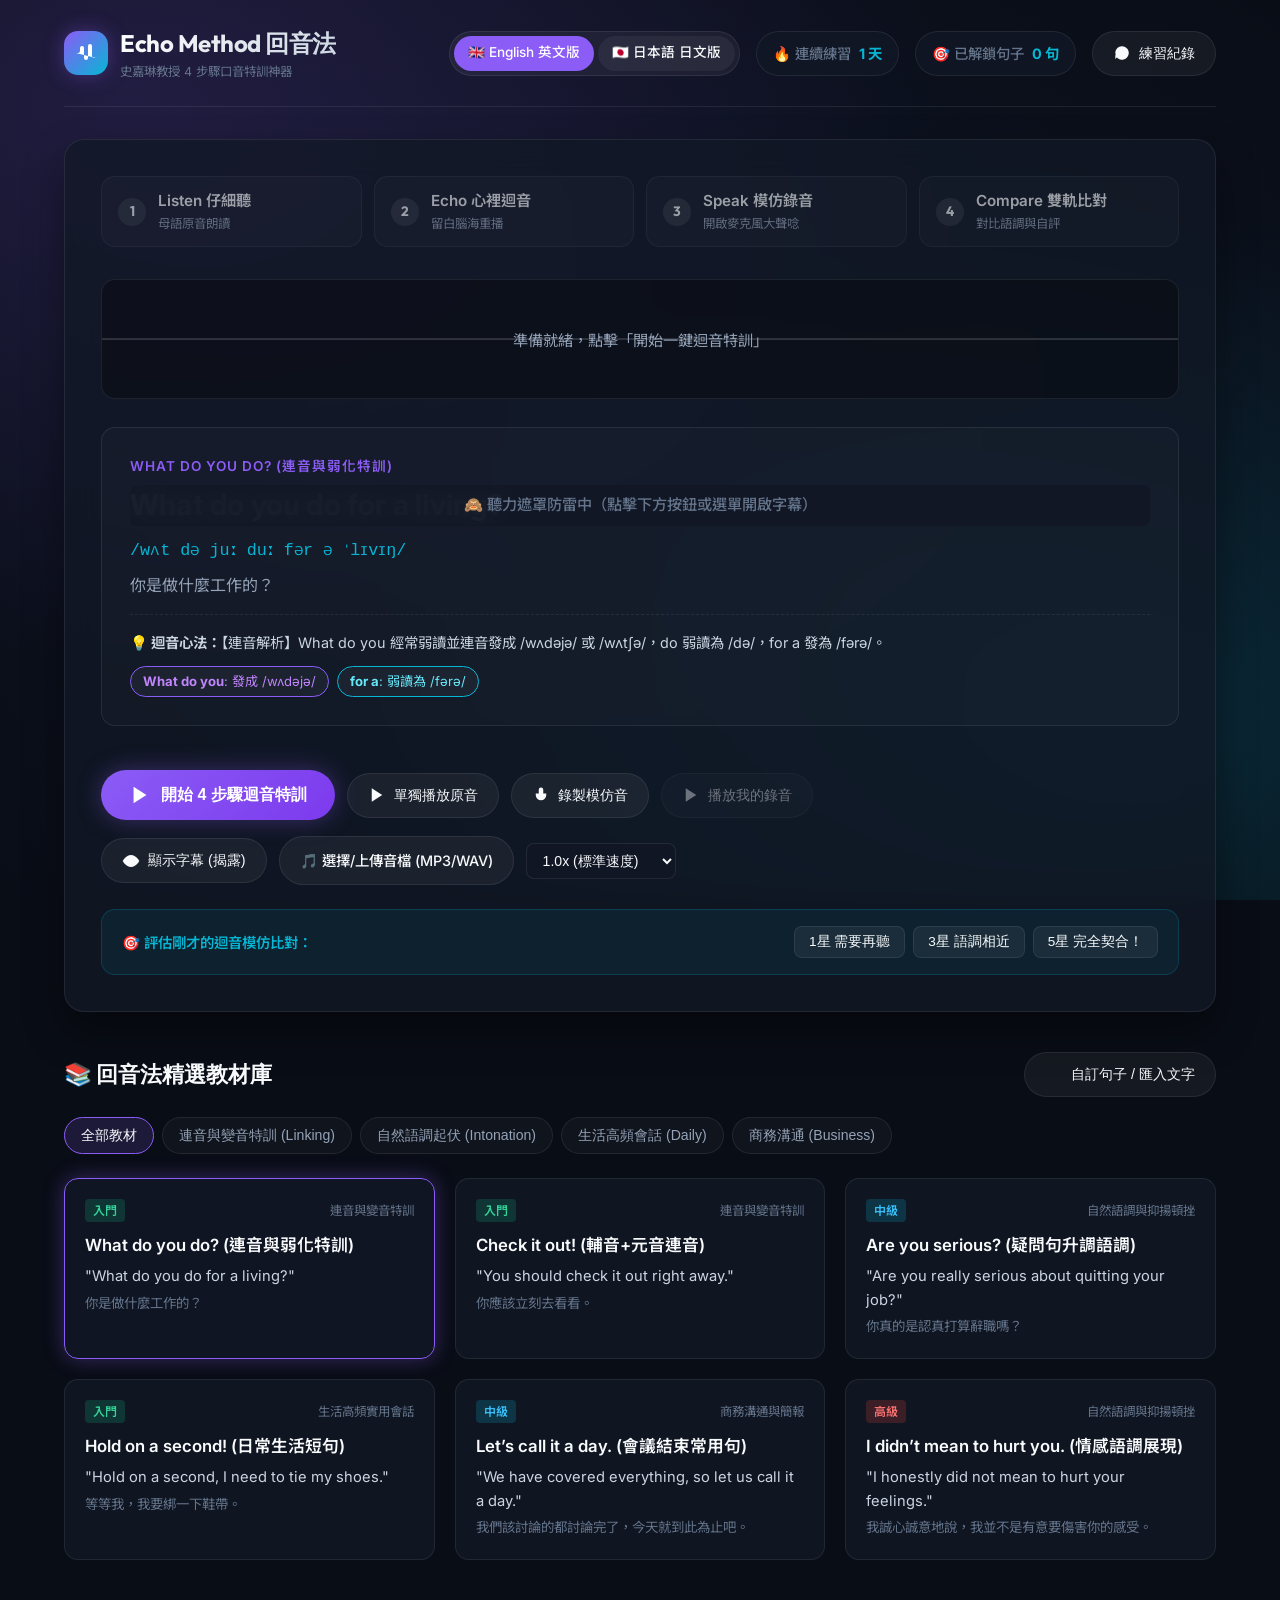
==== index.html @ 3caf5a0d "Add files via upload" ====
<!DOCTYPE html>
<html lang="zh-TW">
<head>
  <meta charset="UTF-8">
  <meta name="viewport" content="width=device-width, initial-scale=1.0">
  <title>回音法 (Echo Method) - 史嘉琳教授口音特訓神器 | 4步驟高效率語言學習 Web App</title>
  <meta name="description" content="基於史嘉琳教授「回音法 (Echo Method)」理論開發的互動式語言學習 Web 應用程式。透過仔細聽、心裡留白迴音、大聲模仿與錄音雙軌比對，大幅提升英文口音、連音與自然語調。">
  <link rel="stylesheet" href="styles.css">
</head>
<body>

  <!-- SVG Icons Definitions -->
  <svg style="display: none;">
    <symbol id="icon-wave" viewBox="0 0 24 24">
      <path d="M2 12h2a2 2 0 0 0 2-2V7a2 2 0 0 1 4 0v10a2 2 0 0 0 4 0V5a2 2 0 0 1 4 0v10a2 2 0 0 0 2 2h2"/>
    </symbol>
    <symbol id="icon-play" viewBox="0 0 24 24">
      <polygon points="5 3 19 12 5 21 5 3"/>
    </symbol>
    <symbol id="icon-mic" viewBox="0 0 24 24">
      <path d="M12 2a3 3 0 0 0-3 3v7a3 3 0 0 0 6 0V5a3 3 0 0 0-3-3z"/>
      <path d="M19 10v2a7 7 0 0 1-14 0v-2"/>
      <line x1="12" y1="19" x2="12" y2="22"/>
    </symbol>
    <symbol id="icon-eye" viewBox="0 0 24 24">
      <path d="M1 12s4-8 11-8 11 8 11 8-4 8-11 8-11-8-11-8z"/>
      <circle cx="12" cy="12" r="3"/>
    </symbol>
    <symbol id="icon-eye-off" viewBox="0 0 24 24">
      <path d="M17.94 17.94A10.07 10.07 0 0 1 12 20c-7 0-11-8-11-8a18.45 18.45 0 0 1 5.06-5.94M9.9 4.24A9.12 9.12 0 0 1 12 4c7 0 11 8 11 8a18.5 18.5 0 0 1-2.16 3.19m-6.72-1.07a3 3 0 1 1-4.24-4.24"/>
      <line x1="1" y1="1" x2="23" y2="23"/>
    </symbol>
    <symbol id="icon-plus" viewBox="0 0 24 24">
      <line x1="12" y1="5" x2="12" y2="19"/>
      <line x1="5" y1="12" x2="19" y2="12"/>
    </symbol>
    <symbol id="icon-history" viewBox="0 0 24 24">
      <polyline points="12 8 12 12 14 14"/>
      <path d="M3.05 11a9 9 0 1 1 .5 4m-.5 5v-5h5"/>
    </symbol>
  </svg>

  <div class="app-container">
    
    <!-- Navbar Header -->
    <header class="app-header">
      <div class="logo-group">
        <div class="logo-icon">
          <svg class="icon" style="width: 24px; height: 24px; color: white;"><use href="#icon-wave"/></svg>
        </div>
        <div>
          <h1 class="logo-title">Echo Method 回音法</h1>
          <p style="font-size: 0.78rem; color: var(--text-muted);">史嘉琳教授 4 步驟口音特訓神器</p>
        </div>
      </div>

      <div class="header-stats">
        <!-- Language Switcher Buttons -->
        <div style="display: flex; gap: 4px; background: rgba(255,255,255,0.05); padding: 4px; border-radius: var(--radius-full); border: 1px solid var(--bg-card-border);">
          <a href="index.html" class="btn-secondary active" style="background: var(--accent-purple); color: white; border: none; padding: 6px 14px; text-decoration: none; font-size: 0.85rem;">🇬🇧 English 英文版</a>
          <a href="index_ja.html" class="btn-secondary" style="border: none; padding: 6px 14px; text-decoration: none; font-size: 0.85rem;">🇯🇵 日本語 日文版</a>
        </div>

        <div class="stat-badge">
          <span class="stat-label">🔥 連續練習</span>
          <span class="stat-value" id="stat-streak">0 天</span>
        </div>
        <div class="stat-badge">
          <span class="stat-label">🎯 已解鎖句子</span>
          <span class="stat-value" id="stat-count">0 句</span>
        </div>
        <button class="btn-secondary" id="btn-history">
          <svg class="icon"><use href="#icon-history"/></svg>
          練習紀錄
        </button>
      </div>
    </header>

    <main>
      <!-- Echo Method Trainer Core Card -->
      <section class="trainer-card" id="trainer-hub">
        
        <!-- 4-Step Workflow Badges Bar -->
        <div class="workflow-steps-bar">
          <div class="step-badge" id="step-1">
            <div class="step-num">1</div>
            <div class="step-info">
              <div class="step-title">Listen 仔細聽</div>
              <div class="step-desc">母語原音朗讀</div>
            </div>
          </div>

          <div class="step-badge" id="step-2">
            <div class="step-num">2</div>
            <div class="step-info">
              <div class="step-title">Echo 心裡迴音</div>
              <div class="step-desc">留白腦海重播</div>
            </div>
          </div>

          <div class="step-badge" id="step-3">
            <div class="step-num">3</div>
            <div class="step-info">
              <div class="step-title">Speak 模仿錄音</div>
              <div class="step-desc">開啟麥克風大聲唸</div>
            </div>
          </div>

          <div class="step-badge" id="step-4">
            <div class="step-num">4</div>
            <div class="step-info">
              <div class="step-title">Compare 雙軌比對</div>
              <div class="step-desc">對比語調與自評</div>
            </div>
          </div>
        </div>

        <!-- Waveform Visualizer & Mental Echo Ring -->
        <div class="visualizer-container">
          <canvas id="waveform-canvas" width="800" height="120"></canvas>
          <div class="echo-overlay">
            <div class="echo-countdown" id="echo-countdown"></div>
            <div class="echo-status-text" id="echo-status-text">準備就緒，點擊「開始一鍵迴音特訓」</div>
          </div>
        </div>

        <!-- Audio Segment Trimmer Panel (音檔分句微調面板) -->
        <div class="segment-panel" id="segment-panel" style="display: none; background: rgba(6, 182, 212, 0.06); border: 1px solid rgba(6, 182, 212, 0.2); border-radius: var(--radius-md); padding: 16px; margin-bottom: 20px;">
          <div style="display: flex; justify-content: space-between; align-items: center; margin-bottom: 12px;">
            <span style="font-weight: 600; font-size: 0.92rem; color: var(--accent-cyan);">✂️ 音檔分句剪輯微調 (Audio Segment Slicer)</span>
            <span style="font-size: 0.8rem; color: var(--text-muted);" id="segment-info-text">點擊下方分句或手動設定時間</span>
          </div>

          <!-- Quick Segments List Chips -->
          <div class="segments-list" id="segments-list" style="display: flex; flex-wrap: wrap; gap: 8px; margin-bottom: 14px;">
            <!-- Dynamically populated chips -->
          </div>

          <!-- Manual Time Adjuster -->
          <div style="display: flex; align-items: center; gap: 16px; flex-wrap: wrap;">
            <div style="display: flex; align-items: center; gap: 6px;">
              <span style="font-size: 0.85rem; color: var(--text-secondary);">開始時間:</span>
              <button class="btn-secondary" id="btn-seg-start-minus" style="padding: 4px 8px; font-size: 0.78rem;">-0.5s</button>
              <input type="number" step="0.1" id="seg-start-time" value="0.0" style="width: 70px; background: rgba(0,0,0,0.3); border: 1px solid var(--bg-card-border); color: white; border-radius: 4px; padding: 4px 8px; text-align: center;">
              <button class="btn-secondary" id="btn-seg-start-plus" style="padding: 4px 8px; font-size: 0.78rem;">+0.5s</button>
            </div>

            <div style="display: flex; align-items: center; gap: 6px;">
              <span style="font-size: 0.85rem; color: var(--text-secondary);">結束時間:</span>
              <button class="btn-secondary" id="btn-seg-end-minus" style="padding: 4px 8px; font-size: 0.78rem;">-0.5s</button>
              <input type="number" step="0.1" id="seg-end-time" value="4.0" style="width: 70px; background: rgba(0,0,0,0.3); border: 1px solid var(--bg-card-border); color: white; border-radius: 4px; padding: 4px 8px; text-align: center;">
              <button class="btn-secondary" id="btn-seg-end-plus" style="padding: 4px 8px; font-size: 0.78rem;">+0.5s</button>
            </div>

            <button class="btn-secondary" id="btn-preview-segment" style="border-color: var(--accent-cyan); color: var(--accent-cyan);">
              ▶️ 試聽選取區段
            </button>
          </div>
        </div>

        <!-- Sentence Display Card -->
        <div class="sentence-box">
          <div class="lesson-title-tag" id="lesson-title">What do you do? (連音特訓)</div>
          
          <div class="sentence-wrapper">
            <div class="sentence-text" id="lesson-sentence">What do you do for a living?</div>
            <div class="subtitle-mask" id="subtitle-mask">
              <span>🙈 聽力遮罩防雷中（點擊下方按鈕或選單開啟字幕）</span>
            </div>
          </div>

          <div class="sentence-ipa" id="lesson-ipa">/wʌt də juː duː fər ə ˈlɪvɪŋ/</div>
          <div class="sentence-trans" id="lesson-translation">你是做什麼工作的？</div>
          
          <div class="sentence-tips" id="lesson-tips">
            <strong>💡 迴音心法：</strong>What do you 經常弱讀並連音發成 /wʌdəjə/。
          </div>

          <div class="highlights-tags" id="lesson-highlights">
            <!-- Highlights generated dynamically -->
          </div>
        </div>

        <!-- Controls Bar -->
        <div class="controls-bar">
          <div class="main-action-group">
            <button class="btn-primary-glow" id="btn-start-workflow">
              <svg class="icon" style="width: 22px; height: 22px;"><use href="#icon-play"/></svg>
              開始 4 步驟迴音特訓
            </button>

            <button class="btn-secondary" id="btn-play-original">
              <svg class="icon"><use href="#icon-play"/></svg>
              單獨播放原音
            </button>

            <button class="btn-secondary" id="btn-toggle-record">
              <svg class="icon"><use href="#icon-mic"/></svg>
              <span>錄製模仿音</span>
            </button>

            <button class="btn-secondary" id="btn-play-recording" disabled>
              <svg class="icon"><use href="#icon-play"/></svg>
              播放我的錄音
            </button>
          </div>

          <div class="options-group">
            <button class="btn-secondary" id="btn-toggle-subtitles">
              <svg class="icon"><use href="#icon-eye"/></svg>
              顯示字幕 (揭露)
            </button>

            <label class="btn-secondary" style="cursor: pointer;">
              🎵 選擇/上傳音檔 (MP3/WAV)
              <input type="file" id="audio-file-input" accept="audio/*" style="display: none;">
            </label>

            <select class="select-custom" id="speed-selector">
              <option value="0.75">0.75x (慢速拆解)</option>
              <option value="1.0" selected>1.0x (標準速度)</option>
              <option value="1.25">1.25x (快速挑戰)</option>
            </select>
          </div>
        </div>

        <!-- Rating Panel (Step 4) -->
        <div class="rating-panel">
          <div class="rating-title">🎯 評估剛才的迴音模仿比對：</div>
          <div class="rating-buttons">
            <button class="btn-rating" data-rating="1">1星 需要再聽</button>
            <button class="btn-rating" data-rating="3">3星 語調相近</button>
            <button class="btn-rating" data-rating="5">5星 完全契合！</button>
          </div>
        </div>

      </section>

      <!-- Lesson Library Section -->
      <section>
        <div class="section-header">
          <h2 class="section-title">📚 回音法精選教材庫</h2>
          <button class="btn-secondary" id="btn-custom-lesson">
            <svg class="icon"><use href="#icon-plus"/></svg>
            自訂句子 / 匯入文字
          </button>
        </div>

        <!-- Category Filters -->
        <div class="category-filters" id="category-filters">
          <button class="cat-chip active" data-cat="all">全部教材</button>
          <button class="cat-chip" data-cat="linking">連音與變音特訓 (Linking)</button>
          <button class="cat-chip" data-cat="intonation">自然語調起伏 (Intonation)</button>
          <button class="cat-chip" data-cat="daily">生活高頻會話 (Daily)</button>
          <button class="cat-chip" data-cat="business">商務溝通 (Business)</button>
        </div>

        <!-- Lessons Cards Grid -->
        <div class="lessons-grid" id="lessons-grid">
          <!-- Dynamically populated -->
        </div>
      </section>
    </main>
  </div>

  <!-- Custom Lesson Modal -->
  <div class="modal-overlay" id="modal-custom">
    <div class="modal-box">
      <div class="modal-header">
        <h3 style="font-family: var(--font-heading); font-size: 1.2rem;">自訂迴音練習句子</h3>
        <button class="btn-icon-close" id="btn-close-modal">&times;</button>
      </div>
      <form id="form-custom-lesson">
        <div class="form-group">
          <label>句子標題 / 主題</label>
          <input type="text" class="form-input" id="custom-title" placeholder="例如：電影對白、簡報開場白..." required>
        </div>
        <div class="form-group">
          <label>英文句子內容</label>
          <textarea class="form-textarea" id="custom-text" rows="3" placeholder="輸入你想用迴音法練習的英文句子..." required></textarea>
        </div>
        <div class="form-group">
          <label>中文翻譯 (選填)</label>
          <input type="text" class="form-input" id="custom-translation" placeholder="補充中文意思...">
        </div>
        <button type="submit" class="btn-primary-glow" style="width: 100%; justify-content: center;">新增並立刻開始練習</button>
      </form>
    </div>
  </div>

  <!-- History Log Modal -->
  <div class="modal-overlay" id="modal-history">
    <div class="modal-box">
      <div class="modal-header">
        <h3 style="font-family: var(--font-heading); font-size: 1.2rem;">📊 我的迴音練習歷程</h3>
        <button class="btn-icon-close" id="btn-close-history">&times;</button>
      </div>
      <div id="history-list">
        <!-- Dynamically populated -->
      </div>
    </div>
  </div>

  <!-- JavaScript Modules -->
  <script type="module" src="js/app.js"></script>
</body>
</html>
---- styles.css ----
/* ==========================================================================
   回音法 (Echo Method) Design System & Modern Glassmorphism Styling
   ========================================================================== */

@import url('https://fonts.googleapis.com/css2?family=Inter:wght@300;400;500;600;700&family=Noto+Sans+TC:wght@300;400;500;700&family=Outfit:wght@500;600;700;800&display=swap');

:root {
  /* Color Tokens */
  --bg-dark: #090d16;
  --bg-card: rgba(18, 24, 38, 0.75);
  --bg-card-border: rgba(255, 255, 255, 0.08);
  --bg-hover: rgba(255, 255, 255, 0.05);

  --accent-purple: #8b5cf6;
  --accent-purple-glow: rgba(139, 92, 246, 0.35);
  --accent-cyan: #06b6d4;
  --accent-cyan-glow: rgba(6, 182, 212, 0.35);
  --accent-green: #10b981;
  --accent-red: #ef4444;

  --text-primary: #f8fafc;
  --text-secondary: #94a3b8;
  --text-muted: #64748b;

  --font-heading: 'Outfit', sans-serif;
  --font-body: 'Inter', 'Noto Sans TC', -apple-system, sans-serif;

  --radius-sm: 8px;
  --radius-md: 14px;
  --radius-lg: 20px;
  --radius-full: 9999px;

  --shadow-glow: 0 0 25px var(--accent-purple-glow);
  --transition-fast: 0.2s cubic-bezier(0.4, 0, 0.2, 1);
  --transition-normal: 0.3s cubic-bezier(0.4, 0, 0.2, 1);
}

/* Reset & Base Setup */
* {
  margin: 0;
  padding: 0;
  box-sizing: border-box;
}

body {
  background-color: var(--bg-dark);
  background-image: 
    radial-gradient(at 10% 10%, rgba(139, 92, 246, 0.18) 0px, transparent 50%),
    radial-gradient(at 90% 80%, rgba(6, 182, 212, 0.15) 0px, transparent 50%),
    radial-gradient(at 50% 50%, rgba(15, 23, 42, 0.8) 0px, transparent 100%);
  background-attachment: fixed;
  color: var(--text-primary);
  font-family: var(--font-body);
  line-height: 1.6;
  min-height: 100vh;
  padding-bottom: 60px;
}

.app-container {
  max-width: 1200px;
  margin: 0 auto;
  padding: 0 24px;
}

/* Header & Navbar */
.app-header {
  display: flex;
  justify-content: space-between;
  align-items: center;
  padding: 24px 0;
  border-bottom: 1px solid var(--bg-card-border);
  margin-bottom: 32px;
}

.logo-group {
  display: flex;
  align-items: center;
  gap: 12px;
}

.logo-icon {
  width: 44px;
  height: 44px;
  background: linear-gradient(135deg, var(--accent-purple), var(--accent-cyan));
  border-radius: var(--radius-md);
  display: flex;
  align-items: center;
  justify-content: center;
  box-shadow: 0 0 20px var(--accent-purple-glow);
}

.logo-title {
  font-family: var(--font-heading);
  font-size: 1.5rem;
  font-weight: 700;
  letter-spacing: -0.5px;
  background: linear-gradient(135deg, #ffffff, #cbd5e1);
  -webkit-background-clip: text;
  -webkit-text-fill-color: transparent;
}

.header-stats {
  display: flex;
  gap: 16px;
}

.stat-badge {
  background: var(--bg-card);
  border: 1px solid var(--bg-card-border);
  backdrop-filter: blur(12px);
  padding: 8px 16px;
  border-radius: var(--radius-full);
  display: flex;
  align-items: center;
  gap: 8px;
  font-size: 0.9rem;
  font-weight: 500;
}

.stat-label {
  color: var(--text-muted);
}

.stat-value {
  color: var(--accent-cyan);
  font-weight: 700;
}

/* Echo Method 4-Step Trainer Card */
.trainer-card {
  background: var(--bg-card);
  border: 1px solid var(--bg-card-border);
  backdrop-filter: blur(16px);
  border-radius: var(--radius-lg);
  padding: 36px;
  box-shadow: 0 20px 40px rgba(0, 0, 0, 0.4);
  margin-bottom: 40px;
}

/* Workflow Step Badges Bar */
.workflow-steps-bar {
  display: grid;
  grid-template-columns: repeat(4, 1fr);
  gap: 12px;
  margin-bottom: 32px;
}

.step-badge {
  background: rgba(255, 255, 255, 0.03);
  border: 1px solid var(--bg-card-border);
  border-radius: var(--radius-md);
  padding: 12px 16px;
  display: flex;
  align-items: center;
  gap: 12px;
  transition: var(--transition-normal);
  opacity: 0.6;
}

.step-badge.active {
  background: rgba(139, 92, 246, 0.15);
  border-color: var(--accent-purple);
  box-shadow: 0 0 16px var(--accent-purple-glow);
  opacity: 1;
}

.step-badge.completed {
  background: rgba(16, 185, 129, 0.1);
  border-color: var(--accent-green);
  opacity: 0.95;
}

.step-num {
  width: 28px;
  height: 28px;
  border-radius: var(--radius-full);
  background: rgba(255, 255, 255, 0.1);
  display: flex;
  align-items: center;
  justify-content: center;
  font-family: var(--font-heading);
  font-weight: 700;
  font-size: 0.85rem;
}

.step-badge.active .step-num {
  background: var(--accent-purple);
  color: white;
}

.step-badge.completed .step-num {
  background: var(--accent-green);
  color: white;
}

.step-info .step-title {
  font-weight: 600;
  font-size: 0.95rem;
}

.step-info .step-desc {
  font-size: 0.78rem;
  color: var(--text-secondary);
}

/* Visualizer & Echo Status Display */
.visualizer-container {
  position: relative;
  width: 100%;
  height: 120px;
  background: rgba(0, 0, 0, 0.3);
  border-radius: var(--radius-md);
  border: 1px solid var(--bg-card-border);
  overflow: hidden;
  margin-bottom: 28px;
  display: flex;
  align-items: center;
  justify-content: center;
}

#waveform-canvas {
  width: 100%;
  height: 100%;
  display: block;
}

.echo-overlay {
  position: absolute;
  top: 50%;
  left: 50%;
  transform: translate(-50%, -50%);
  text-align: center;
  pointer-events: none;
}

.echo-countdown {
  font-family: var(--font-heading);
  font-size: 2.8rem;
  font-weight: 800;
  color: var(--accent-cyan);
  text-shadow: 0 0 20px var(--accent-cyan-glow);
}

.echo-status-text {
  font-size: 0.95rem;
  color: var(--text-secondary);
  margin-top: 4px;
}

/* Sentence Display Card */
.sentence-box {
  background: rgba(255, 255, 255, 0.02);
  border: 1px solid var(--bg-card-border);
  border-radius: var(--radius-md);
  padding: 28px;
  margin-bottom: 28px;
  position: relative;
}

.lesson-title-tag {
  font-size: 0.85rem;
  color: var(--accent-purple);
  font-weight: 600;
  text-transform: uppercase;
  letter-spacing: 1px;
  margin-bottom: 8px;
}

.sentence-wrapper {
  position: relative;
  margin-bottom: 12px;
}

.sentence-text {
  font-size: 1.8rem;
  font-weight: 700;
  line-height: 1.4;
  letter-spacing: 0.2px;
}

.subtitle-mask {
  position: absolute;
  top: 0;
  left: 0;
  right: 0;
  bottom: 0;
  background: rgba(18, 24, 38, 0.95);
  backdrop-filter: blur(12px);
  border-radius: var(--radius-sm);
  display: flex;
  align-items: center;
  justify-content: center;
  color: var(--text-muted);
  font-size: 0.95rem;
  font-weight: 500;
  transition: opacity var(--transition-normal);
  pointer-events: none;
}

.subtitle-mask.revealed {
  opacity: 0;
}

.sentence-ipa {
  font-family: monospace;
  color: var(--accent-cyan);
  font-size: 1.05rem;
  margin-bottom: 8px;
}

.sentence-trans {
  color: var(--text-secondary);
  font-size: 1rem;
}

.sentence-tips {
  margin-top: 16px;
  padding-top: 16px;
  border-top: 1px dashed var(--bg-card-border);
  font-size: 0.9rem;
  color: #cbd5e1;
}

.highlights-tags {
  display: flex;
  flex-wrap: wrap;
  gap: 8px;
  margin-top: 12px;
}

.hl-tag {
  background: rgba(255, 255, 255, 0.04);
  border: 1px solid var(--bg-card-border);
  padding: 4px 12px;
  border-radius: var(--radius-full);
  font-size: 0.82rem;
}

.hl-tag.hl-linked { border-color: var(--accent-purple); color: #c084fc; }
.hl-tag.hl-reduced { border-color: var(--accent-cyan); color: #67e8f9; }
.hl-tag.hl-stress { border-color: var(--accent-green); color: #6ee7b7; }
.hl-tag.hl-rising { border-color: #f59e0b; color: #fcd34d; }

/* Control Buttons & Options */
.controls-bar {
  display: flex;
  flex-wrap: wrap;
  align-items: center;
  justify-content: space-between;
  gap: 16px;
  padding-top: 16px;
}

.main-action-group {
  display: flex;
  align-items: center;
  gap: 12px;
}

.btn-primary-glow {
  background: linear-gradient(135deg, var(--accent-purple), #7c3aed);
  color: white;
  border: none;
  border-radius: var(--radius-full);
  padding: 14px 28px;
  font-size: 1rem;
  font-weight: 600;
  cursor: pointer;
  display: flex;
  align-items: center;
  gap: 10px;
  box-shadow: 0 0 25px var(--accent-purple-glow);
  transition: var(--transition-fast);
}

.btn-primary-glow:hover {
  transform: translateY(-2px);
  box-shadow: 0 0 35px rgba(139, 92, 246, 0.55);
}

.btn-secondary {
  background: rgba(255, 255, 255, 0.05);
  border: 1px solid var(--bg-card-border);
  color: var(--text-primary);
  border-radius: var(--radius-full);
  padding: 12px 20px;
  font-size: 0.9rem;
  font-weight: 500;
  cursor: pointer;
  display: flex;
  align-items: center;
  gap: 8px;
  transition: var(--transition-fast);
}

.btn-secondary:hover:not(:disabled) {
  background: rgba(255, 255, 255, 0.1);
  border-color: rgba(255, 255, 255, 0.2);
}

.btn-secondary:disabled {
  opacity: 0.4;
  cursor: not-allowed;
}

.btn-secondary.recording {
  background: rgba(239, 68, 68, 0.2);
  border-color: var(--accent-red);
  color: var(--accent-red);
  animation: pulse-red 1.5s infinite;
}

@keyframes pulse-red {
  0% { box-shadow: 0 0 0 0 rgba(239, 68, 68, 0.4); }
  70% { box-shadow: 0 0 0 12px rgba(239, 68, 68, 0); }
  100% { box-shadow: 0 0 0 0 rgba(239, 68, 68, 0); }
}

.options-group {
  display: flex;
  align-items: center;
  gap: 12px;
}

.select-custom {
  background: rgba(18, 24, 38, 0.9);
  border: 1px solid var(--bg-card-border);
  color: var(--text-primary);
  border-radius: var(--radius-sm);
  padding: 8px 12px;
  font-size: 0.88rem;
  outline: none;
  cursor: pointer;
}

/* Rating Panel (Step 4) */
.rating-panel {
  margin-top: 24px;
  padding: 16px 20px;
  background: rgba(6, 182, 212, 0.08);
  border: 1px solid rgba(6, 182, 212, 0.2);
  border-radius: var(--radius-md);
  display: flex;
  align-items: center;
  justify-content: space-between;
}

.rating-title {
  font-size: 0.9rem;
  font-weight: 600;
  color: var(--accent-cyan);
}

.rating-buttons {
  display: flex;
  gap: 8px;
}

.btn-rating {
  background: rgba(255, 255, 255, 0.06);
  border: 1px solid var(--bg-card-border);
  color: var(--text-primary);
  border-radius: var(--radius-sm);
  padding: 6px 14px;
  font-size: 0.85rem;
  cursor: pointer;
  transition: var(--transition-fast);
}

.btn-rating:hover {
  background: var(--accent-cyan);
  color: black;
  font-weight: 600;
}

/* Lesson Library Section */
.section-header {
  display: flex;
  justify-content: space-between;
  align-items: center;
  margin-bottom: 20px;
}

.section-title {
  font-family: var(--font-heading);
  font-size: 1.4rem;
  font-weight: 700;
}

.category-filters {
  display: flex;
  flex-wrap: wrap;
  gap: 8px;
  margin-bottom: 24px;
}

.cat-chip {
  background: rgba(255, 255, 255, 0.03);
  border: 1px solid var(--bg-card-border);
  color: var(--text-secondary);
  padding: 8px 16px;
  border-radius: var(--radius-full);
  font-size: 0.88rem;
  cursor: pointer;
  transition: var(--transition-fast);
}

.cat-chip.active, .cat-chip:hover {
  background: rgba(139, 92, 246, 0.15);
  border-color: var(--accent-purple);
  color: var(--text-primary);
}

.lessons-grid {
  display: grid;
  grid-template-columns: repeat(auto-fill, minmax(320px, 1fr));
  gap: 20px;
}

.lesson-card {
  background: var(--bg-card);
  border: 1px solid var(--bg-card-border);
  border-radius: var(--radius-md);
  padding: 20px;
  cursor: pointer;
  transition: var(--transition-normal);
}

.lesson-card:hover {
  border-color: rgba(139, 92, 246, 0.4);
  transform: translateY(-3px);
  box-shadow: 0 10px 25px rgba(0, 0, 0, 0.3);
}

.lesson-card.active {
  border-color: var(--accent-purple);
  box-shadow: 0 0 20px var(--accent-purple-glow);
}

.card-header {
  display: flex;
  justify-content: space-between;
  align-items: center;
  margin-bottom: 10px;
}

.badge {
  padding: 2px 8px;
  border-radius: 4px;
  font-size: 0.75rem;
  font-weight: 600;
}

.diff-入門 { background: rgba(16, 185, 129, 0.2); color: #34d399; }
.diff-中級 { background: rgba(6, 182, 212, 0.2); color: #38bdf8; }
.diff-高級 { background: rgba(239, 68, 68, 0.2); color: #f87171; }
.diff-自訂 { background: rgba(168, 85, 247, 0.2); color: #c084fc; }

.cat-tag {
  font-size: 0.78rem;
  color: var(--text-muted);
}

.card-title {
  font-size: 1.05rem;
  font-weight: 600;
  margin-bottom: 6px;
}

.card-text {
  font-size: 0.92rem;
  color: #cbd5e1;
  margin-bottom: 4px;
}

.card-trans {
  font-size: 0.84rem;
  color: var(--text-muted);
}

/* Modals */
.modal-overlay {
  position: fixed;
  top: 0; left: 0; right: 0; bottom: 0;
  background: rgba(0, 0, 0, 0.7);
  backdrop-filter: blur(8px);
  display: flex;
  align-items: center;
  justify-content: center;
  z-index: 1000;
  opacity: 0;
  pointer-events: none;
  transition: opacity var(--transition-normal);
}

.modal-overlay.open {
  opacity: 1;
  pointer-events: auto;
}

.modal-box {
  background: var(--bg-dark);
  border: 1px solid var(--bg-card-border);
  border-radius: var(--radius-lg);
  padding: 32px;
  width: 90%;
  max-width: 540px;
  box-shadow: 0 20px 50px rgba(0, 0, 0, 0.6);
}

.modal-header {
  display: flex;
  justify-content: space-between;
  align-items: center;
  margin-bottom: 20px;
}

.form-group {
  margin-bottom: 16px;
}

.form-group label {
  display: block;
  font-size: 0.88rem;
  color: var(--text-secondary);
  margin-bottom: 6px;
}

.form-input, .form-textarea {
  width: 100%;
  background: rgba(255, 255, 255, 0.04);
  border: 1px solid var(--bg-card-border);
  border-radius: var(--radius-sm);
  padding: 10px 14px;
  color: var(--text-primary);
  outline: none;
  font-family: inherit;
}

.form-input:focus, .form-textarea:focus {
  border-color: var(--accent-purple);
}

.btn-icon-close {
  background: none;
  border: none;
  color: var(--text-muted);
  font-size: 1.5rem;
  cursor: pointer;
}

.history-item {
  display: flex;
  justify-content: space-between;
  align-items: center;
  padding: 12px 0;
  border-bottom: 1px solid var(--bg-card-border);
}

.hist-info strong {
  display: block;
  font-size: 0.95rem;
}

.hist-time {
  font-size: 0.78rem;
  color: var(--text-muted);
}

/* SVG Icon Helper */
.icon {
  width: 18px;
  height: 18px;
  fill: currentColor;
}

/* Responsive Layout */
@media (max-width: 768px) {
  .workflow-steps-bar {
    grid-template-columns: repeat(2, 1fr);
  }
  .controls-bar {
    flex-direction: column;
    align-items: stretch;
  }
  .main-action-group {
    flex-direction: column;
  }
  .sentence-text {
    font-size: 1.4rem;
  }
}
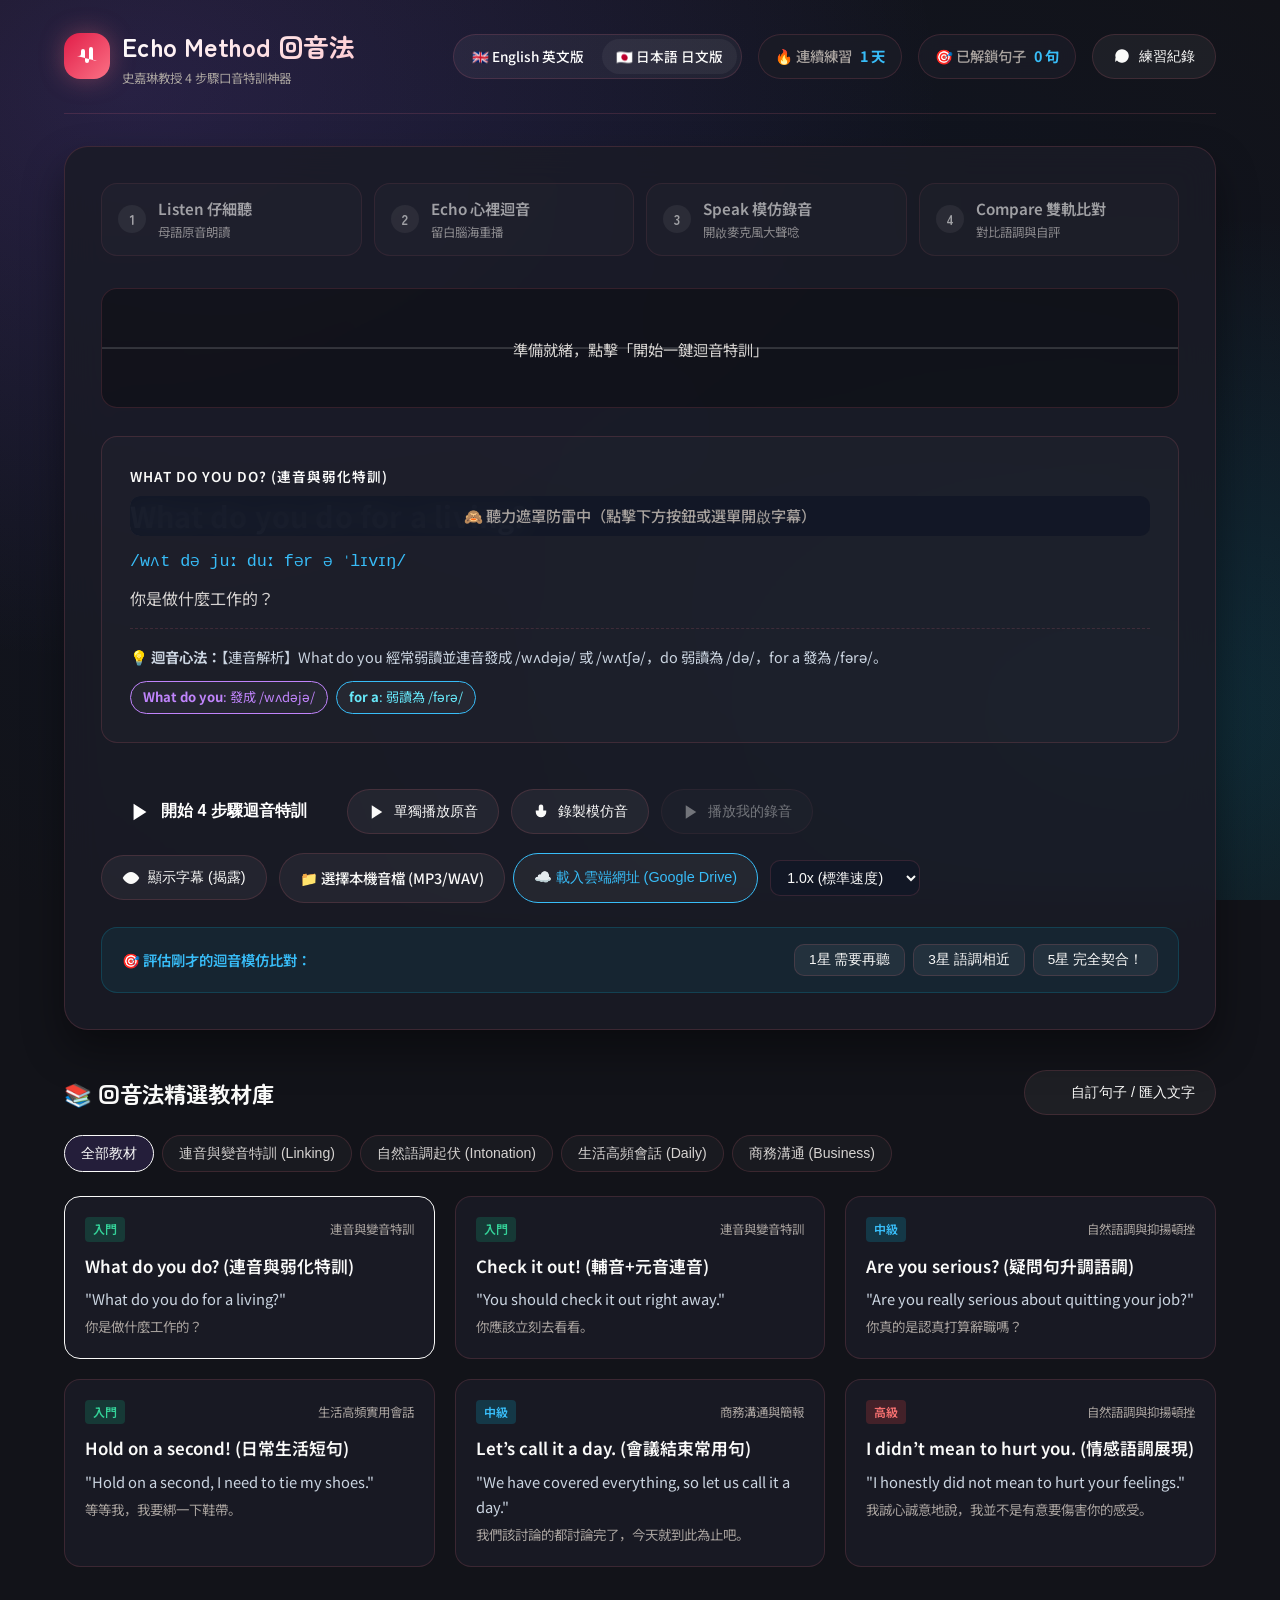
==== commit 7266f108: "Add files via upload" ====
--- a/index.html
+++ b/index.html
@@ -211,10 +211,16 @@
               顯示字幕 (揭露)
             </button>
 
-            <label class="btn-secondary" style="cursor: pointer;">
-              🎵 選擇/上傳音檔 (MP3/WAV)
-              <input type="file" id="audio-file-input" accept="audio/*" style="display: none;">
-            </label>
+            <div style="display: flex; gap: 8px; flex-wrap: wrap;">
+              <label class="btn-secondary" style="cursor: pointer;">
+                📁 選擇本機音檔 (MP3/WAV)
+                <input type="file" id="audio-file-input" accept="audio/*" style="display: none;">
+              </label>
+
+              <button class="btn-secondary" id="btn-cloud-url" style="border-color: var(--accent-cyan); color: var(--accent-cyan);">
+                ☁️ 載入雲端網址 (Google Drive)
+              </button>
+            </div>
 
             <select class="select-custom" id="speed-selector">
               <option value="0.75">0.75x (慢速拆解)</option>
@@ -263,6 +269,26 @@
     </main>
   </div>
 
+  <!-- Cloud URL Modal -->
+  <div class="modal-overlay" id="modal-cloud">
+    <div class="modal-box">
+      <div class="modal-header">
+        <h3 style="font-family: var(--font-heading); font-size: 1.2rem;">☁️ 載入雲端音檔網址</h3>
+        <button class="btn-icon-close" id="btn-close-cloud">&times;</button>
+      </div>
+      <div class="form-group">
+        <label>貼上雲端音檔連結 (支援 Google Drive 分享連結、Dropbox 或 MP3 直連網址)</label>
+        <input type="text" class="form-input" id="cloud-url-input" placeholder="例如：https://drive.google.com/file/d/1ABC.../view">
+        <p style="font-size: 0.78rem; color: var(--text-muted); margin-top: 6px;">
+          💡 小撇步：若使用 Google Drive，請確保檔案已設為「知道連結的人皆可存取」。
+        </p>
+      </div>
+      <div style="display: flex; gap: 12px; justify-content: flex-end; margin-top: 20px;">
+        <button id="btn-fetch-cloud" class="btn-primary-glow" style="padding: 10px 24px; background: linear-gradient(135deg, #06b6d4, #3b82f6);">讀取雲端音檔</button>
+      </div>
+    </div>
+  </div>
+
   <!-- Custom Lesson Modal -->
   <div class="modal-overlay" id="modal-custom">
     <div class="modal-box">
--- a/styles.css
+++ b/styles.css
@@ -2,37 +2,41 @@
    回音法 (Echo Method) Design System & Modern Glassmorphism Styling
    ========================================================================== */
 
-@import url('https://fonts.googleapis.com/css2?family=Inter:wght@300;400;500;600;700&family=Noto+Sans+TC:wght@300;400;500;700&family=Outfit:wght@500;600;700;800&display=swap');
+@import url('https://fonts.googleapis.com/css2?family=Inter:wght@300;400;500;600;700&family=Noto+Sans+JP:wght@300;400;500;700&family=Noto+Serif+JP:wght@600;700;900&family=Outfit:wght@500;600;700;800&family=Zen+Maru+Gothic:wght@500;700&display=swap');
 
 :root {
-  /* Color Tokens */
-  --bg-dark: #090d16;
-  --bg-card: rgba(18, 24, 38, 0.75);
-  --bg-card-border: rgba(255, 255, 255, 0.08);
-  --bg-hover: rgba(255, 255, 255, 0.05);
-
-  --accent-purple: #8b5cf6;
-  --accent-purple-glow: rgba(139, 92, 246, 0.35);
-  --accent-cyan: #06b6d4;
-  --accent-cyan-glow: rgba(6, 182, 212, 0.35);
-  --accent-green: #10b981;
-  --accent-red: #ef4444;
-
-  --text-primary: #f8fafc;
-  --text-secondary: #94a3b8;
-  --text-muted: #64748b;
-
-  --font-heading: 'Outfit', sans-serif;
-  --font-body: 'Inter', 'Noto Sans TC', -apple-system, sans-serif;
-
-  --radius-sm: 8px;
-  --radius-md: 14px;
-  --radius-lg: 20px;
+  /* 和風與現代日式色彩系 (Japanese Palette) */
+  --bg-dark: #121319;
+  --bg-card: rgba(26, 28, 38, 0.85);
+  --bg-card-border: rgba(251, 113, 133, 0.15);
+  --bg-hover: rgba(251, 113, 133, 0.08);
+
+  --accent-sakura: #fb7185;           /* 櫻花粉 */
+  --accent-rose: #e11d48;             /* 撫子紅 / 胭脂 */
+  --accent-sakura-glow: rgba(251, 113, 133, 0.35);
+
+  --accent-fuji: #818cf8;             /* 富士紫 */
+  --accent-cyan: #38bdf8;             /* 淺水藍 */
+  --accent-green: #34d399;            /* 抹茶綠 */
+  --accent-gold: #fbbf24;             /* 山吹黃 */
+
+  --text-primary: #fafaf9;
+  --text-secondary: #d6d3d1;
+  --text-muted: #a8a29e;
+
+  --font-heading: 'Zen Maru Gothic', 'Outfit', sans-serif;
+  --font-serif: 'Noto Serif JP', serif;
+  --font-body: 'Noto Sans JP', 'Inter', -apple-system, sans-serif;
+
+  --radius-sm: 10px;
+  --radius-md: 16px;
+  --radius-lg: 24px;
   --radius-full: 9999px;
 
-  --shadow-glow: 0 0 25px var(--accent-purple-glow);
-  --transition-fast: 0.2s cubic-bezier(0.4, 0, 0.2, 1);
-  --transition-normal: 0.3s cubic-bezier(0.4, 0, 0.2, 1);
+  --shadow-glow: 0 0 30px var(--accent-sakura-glow);
+  --shadow-japanese: 0 12px 35px rgba(0, 0, 0, 0.45);
+  --transition-fast: 0.22s cubic-bezier(0.4, 0, 0.2, 1);
+  --transition-normal: 0.35s cubic-bezier(0.4, 0, 0.2, 1);
 }
 
 /* Reset & Base Setup */
@@ -51,7 +55,7 @@
   background-attachment: fixed;
   color: var(--text-primary);
   font-family: var(--font-body);
-  line-height: 1.6;
+  line-height: 1.7;
   min-height: 100vh;
   padding-bottom: 60px;
 }
@@ -79,22 +83,22 @@
 }
 
 .logo-icon {
-  width: 44px;
-  height: 44px;
-  background: linear-gradient(135deg, var(--accent-purple), var(--accent-cyan));
+  width: 46px;
+  height: 46px;
+  background: linear-gradient(135deg, var(--accent-rose), var(--accent-sakura));
   border-radius: var(--radius-md);
   display: flex;
   align-items: center;
   justify-content: center;
-  box-shadow: 0 0 20px var(--accent-purple-glow);
+  box-shadow: 0 0 25px var(--accent-sakura-glow);
 }
 
 .logo-title {
   font-family: var(--font-heading);
-  font-size: 1.5rem;
+  font-size: 1.6rem;
   font-weight: 700;
-  letter-spacing: -0.5px;
-  background: linear-gradient(135deg, #ffffff, #cbd5e1);
+  letter-spacing: -0.2px;
+  background: linear-gradient(135deg, #ffffff, #fecdd3);
   -webkit-background-clip: text;
   -webkit-text-fill-color: transparent;
 }
@@ -674,19 +678,98 @@
   fill: currentColor;
 }
 
-/* Responsive Layout */
-@media (max-width: 768px) {
-  .workflow-steps-bar {
-    grid-template-columns: repeat(2, 1fr);
-  }
-  .controls-bar {
+/* ==========================================================================
+   Mobile-First Layout & Touch Optimization (手機端觸控與版面微調)
+   ========================================================================== */
+
+@media (max-width: 640px) {
+  body {
+    padding: 10px 10px 40px 10px;
+  }
+
+  .app-container {
+    padding: 0 4px;
+  }
+
+  .app-header {
     flex-direction: column;
-    align-items: stretch;
-  }
-  .main-action-group {
+    align-items: flex-start;
+    gap: 14px;
+    padding: 14px 4px;
+    margin-bottom: 16px;
+  }
+
+  .logo-title {
+    font-size: 1.35rem;
+  }
+
+  .header-stats {
+    width: 100%;
+    justify-content: space-between;
+  }
+
+  .ja-card, .trainer-card {
+    padding: 16px 14px !important;
+    border-radius: var(--radius-md) !important;
+    margin-bottom: 16px !important;
+  }
+
+  .status-box-ja {
+    min-height: 95px !important;
+    padding: 14px 10px !important;
+  }
+
+  .status-text-ja {
+    font-size: 1.15rem !important;
+  }
+
+  .text-reveal-ja ruby {
+    font-size: 1.25rem !important;
+  }
+
+  /* Mobile Touch Buttons */
+  .btn-primary-glow, .btn-secondary, .btn-compare-ja {
+    min-height: 48px;
+    padding: 12px 16px !important;
+    font-size: 0.95rem !important;
+    border-radius: var(--radius-md) !important;
+    touch-action: manipulation;
+  }
+
+  .btn-primary-glow:active, .btn-secondary:active, .btn-compare-ja:active {
+    transform: scale(0.97);
+  }
+
+  .compare-panel-ja {
     flex-direction: column;
-  }
-  .sentence-text {
-    font-size: 1.4rem;
-  }
-}
+    gap: 8px;
+  }
+
+  .btn-compare-ja {
+    width: 100%;
+    text-align: center;
+  }
+
+  .segment-item-ja {
+    flex-direction: column;
+    align-items: flex-start;
+    gap: 10px;
+    padding: 12px 8px;
+  }
+
+  .segment-item-ja > div:last-child {
+    width: 100%;
+    display: flex;
+    justify-content: flex-end;
+  }
+
+  .modal-box {
+    padding: 20px 16px !important;
+    width: 95% !important;
+  }
+
+  .select-custom {
+    width: 100%;
+    min-height: 44px;
+  }
+}
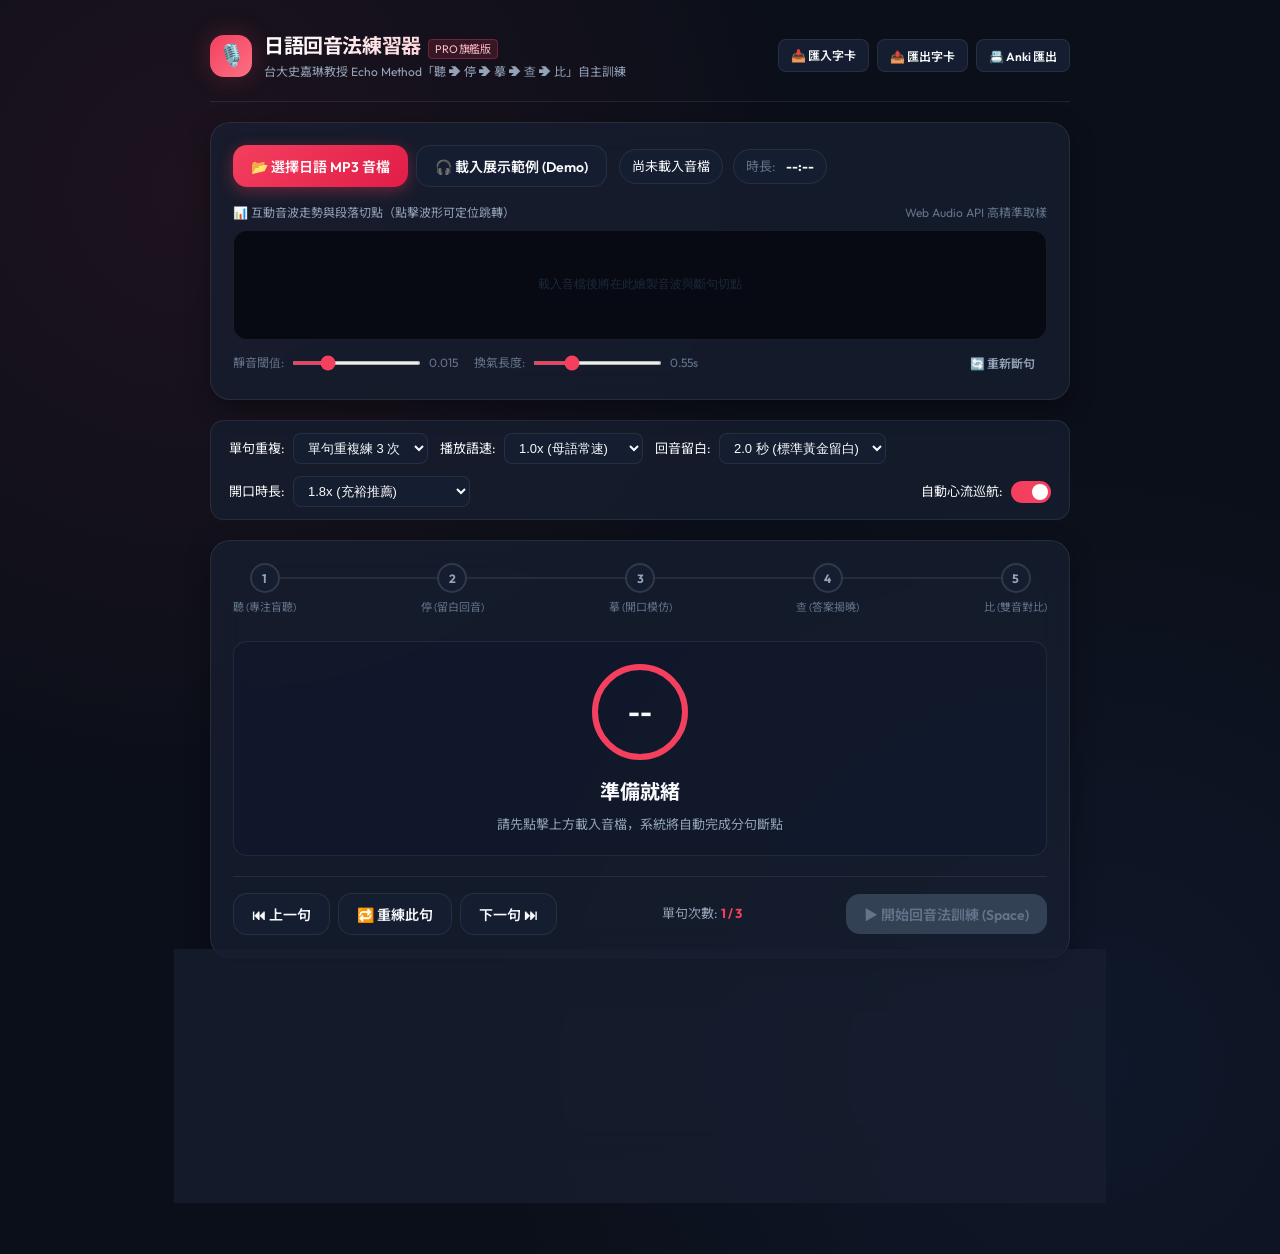
==== commit 14e5f14a: "Add files via upload" ====
--- a/index.html
+++ b/index.html
@@ -2,332 +2,353 @@
 <html lang="zh-TW">
 <head>
   <meta charset="UTF-8">
-  <meta name="viewport" content="width=device-width, initial-scale=1.0">
-  <title>回音法 (Echo Method) - 史嘉琳教授口音特訓神器 | 4步驟高效率語言學習 Web App</title>
-  <meta name="description" content="基於史嘉琳教授「回音法 (Echo Method)」理論開發的互動式語言學習 Web 應用程式。透過仔細聽、心裡留白迴音、大聲模仿與錄音雙軌比對，大幅提升英文口音、連音與自然語調。">
-  <link rel="stylesheet" href="styles.css">
+  <meta name="viewport" content="width=device-width, initial-scale=1.0, maximum-scale=1.0, user-scalable=no">
+  <meta name="theme-color" content="#0b0f19">
+  <meta name="apple-mobile-web-app-capable" content="yes">
+  <meta name="apple-mobile-web-app-status-bar-style" content="black-translucent">
+  <meta name="description" content="日語回音法（Echo Method）自主訓練工具 - 實踐台大史嘉琳教授「聽、停、摹、查、比」核心五步驟，具備智慧音波斷句、自動錄音對比與振假名支援。">
+  <title>日語回音法自主訓練工具 ｜ Echo Method Trainer</title>
+
+  <!-- Google Fonts: Outfit & Noto Sans JP -->
+  <link rel="preconnect" href="https://fonts.googleapis.com">
+  <link rel="preconnect" href="https://fonts.gstatic.com" crossorigin>
+  <link href="https://fonts.googleapis.com/css2?family=Noto+Sans+JP:wght@400;500;700&family=Outfit:wght@400;600;700&display=swap" rel="stylesheet">
+
+  <link rel="stylesheet" href="css/style.css">
+  <link rel="manifest" href="manifest.json">
 </head>
 <body>
-
-  <!-- SVG Icons Definitions -->
-  <svg style="display: none;">
-    <symbol id="icon-wave" viewBox="0 0 24 24">
-      <path d="M2 12h2a2 2 0 0 0 2-2V7a2 2 0 0 1 4 0v10a2 2 0 0 0 4 0V5a2 2 0 0 1 4 0v10a2 2 0 0 0 2 2h2"/>
-    </symbol>
-    <symbol id="icon-play" viewBox="0 0 24 24">
-      <polygon points="5 3 19 12 5 21 5 3"/>
-    </symbol>
-    <symbol id="icon-mic" viewBox="0 0 24 24">
-      <path d="M12 2a3 3 0 0 0-3 3v7a3 3 0 0 0 6 0V5a3 3 0 0 0-3-3z"/>
-      <path d="M19 10v2a7 7 0 0 1-14 0v-2"/>
-      <line x1="12" y1="19" x2="12" y2="22"/>
-    </symbol>
-    <symbol id="icon-eye" viewBox="0 0 24 24">
-      <path d="M1 12s4-8 11-8 11 8 11 8-4 8-11 8-11-8-11-8z"/>
-      <circle cx="12" cy="12" r="3"/>
-    </symbol>
-    <symbol id="icon-eye-off" viewBox="0 0 24 24">
-      <path d="M17.94 17.94A10.07 10.07 0 0 1 12 20c-7 0-11-8-11-8a18.45 18.45 0 0 1 5.06-5.94M9.9 4.24A9.12 9.12 0 0 1 12 4c7 0 11 8 11 8a18.5 18.5 0 0 1-2.16 3.19m-6.72-1.07a3 3 0 1 1-4.24-4.24"/>
-      <line x1="1" y1="1" x2="23" y2="23"/>
-    </symbol>
-    <symbol id="icon-plus" viewBox="0 0 24 24">
-      <line x1="12" y1="5" x2="12" y2="19"/>
-      <line x1="5" y1="12" x2="19" y2="12"/>
-    </symbol>
-    <symbol id="icon-history" viewBox="0 0 24 24">
-      <polyline points="12 8 12 12 14 14"/>
-      <path d="M3.05 11a9 9 0 1 1 .5 4m-.5 5v-5h5"/>
-    </symbol>
-  </svg>
-
-  <div class="app-container">
-    
-    <!-- Navbar Header -->
+  <div class="app-wrapper">
+    <!-- Header -->
     <header class="app-header">
-      <div class="logo-group">
-        <div class="logo-icon">
-          <svg class="icon" style="width: 24px; height: 24px; color: white;"><use href="#icon-wave"/></svg>
-        </div>
+      <div class="brand">
+        <div class="brand-icon">🎙️</div>
+        <div class="brand-title">
+          <h1>日語回音法練習器 <span style="font-size: 11px; background: rgba(244,63,94,0.15); color: #fb7185; padding: 2px 6px; border-radius: 4px; border: 1px solid rgba(244,63,94,0.3); font-weight: normal; margin-left: 4px;">PRO 旗艦版</span></h1>
+          <div class="subtitle">台大史嘉琳教授 Echo Method「聽 ➔ 停 ➔ 摹 ➔ 查 ➔ 比」自主訓練</div>
+        </div>
+      </div>
+      <div class="header-actions">
+        <label for="jsonFileInput" class="btn btn-secondary btn-sm" title="匯入已標註字卡 (JSON)" style="cursor: pointer;">
+          📥 匯入字卡
+        </label>
+        <button id="btnExportJson" class="btn btn-secondary btn-sm" title="匯出當前段落字卡 (JSON)">
+          📤 匯出字卡
+        </button>
+        <button id="btnExportAnki" class="btn btn-secondary btn-sm" title="匯出為 Anki 單字卡 TSV 格式">
+          📇 Anki 匯出
+        </button>
+      </div>
+    </header>
+
+    <!-- Hidden file inputs -->
+    <input type="file" id="audioFileInput" accept="audio/*" style="display: none;">
+    <input type="file" id="jsonFileInput" accept=".json" style="display: none;">
+
+    <!-- Audio File Control Bar -->
+    <section class="glass-card">
+      <div class="file-bar">
+        <div style="display: flex; gap: 8px; flex-wrap: wrap;">
+          <button id="btnSelectAudio" class="btn btn-primary">
+            📂 選擇日語 MP3 音檔
+          </button>
+          <button id="btnLoadDemo" class="btn btn-secondary" title="直接載入內建示範音檔與字卡快速體驗">
+            🎧 載入展示範例 (Demo)
+          </button>
+        </div>
+        <div class="file-info">
+          <span class="file-badge">
+            <span id="audioFileName">尚未載入音檔</span>
+          </span>
+          <span class="file-badge" style="color: var(--text-muted);">
+            時長: <strong id="audioDuration" style="color: var(--text-primary); margin-left: 4px;">--:--</strong>
+          </span>
+        </div>
+      </div>
+
+      <!-- Waveform Canvas Section -->
+      <div class="waveform-section">
+        <div class="waveform-header">
+          <span>📊 互動音波走勢與段落切點（點擊波形可定位跳轉）</span>
+          <span id="waveformStats" style="color: var(--text-muted);">Web Audio API 高精準取樣</span>
+        </div>
+        <div class="waveform-canvas-box">
+          <canvas id="waveformCanvas"></canvas>
+        </div>
+        <div class="waveform-controls">
+          <div class="slider-group" title="靜音能量閾值：若背景噪音多可稍微調高">
+            <span>靜音閾值:</span>
+            <input type="range" id="thresholdSlider" min="0.005" max="0.045" step="0.005" value="0.015">
+            <span id="thresholdValue">0.015</span>
+          </div>
+          <div class="slider-group" title="最小停頓秒數：換氣停頓大於此數即判定斷句">
+            <span>換氣長度:</span>
+            <input type="range" id="minSilenceSlider" min="0.3" max="1.2" step="0.05" value="0.55">
+            <span id="minSilenceValue">0.55s</span>
+          </div>
+          <button id="btnRedetect" class="btn btn-ghost btn-sm" style="margin-left: auto;">
+            🔄 重新斷句
+          </button>
+        </div>
+      </div>
+    </section>
+
+    <!-- Training Settings Bar -->
+    <section class="settings-strip">
+      <div class="setting-item">
+        <span>單句重複:</span>
+        <select id="repeatSelect">
+          <option value="1">單句練 1 次即換</option>
+          <option value="2">單句重複練 2 次</option>
+          <option value="3" selected>單句重複練 3 次</option>
+          <option value="5">單句深度練 5 次</option>
+        </select>
+      </div>
+
+      <div class="setting-item">
+        <span>播放語速:</span>
+        <select id="speedSelect">
+          <option value="0.75">0.75x (慢速分析)</option>
+          <option value="0.85">0.85x (細緻音高)</option>
+          <option value="1.0" selected>1.0x (母語常速)</option>
+          <option value="1.2">1.2x (挑戰挑戰)</option>
+        </select>
+      </div>
+
+      <div class="setting-item">
+        <span>回音留白:</span>
+        <select id="echoWaitSelect">
+          <option value="1.5">1.5 秒</option>
+          <option value="2.0" selected>2.0 秒 (標準黃金留白)</option>
+          <option value="2.5">2.5 秒</option>
+          <option value="3.0">3.0 秒 (充裕心像)</option>
+        </select>
+      </div>
+
+      <div class="setting-item" title="開口模仿錄音的時間倍率；若選擇手動結束，可自在練習說完按空白鍵 Space 完成">
+        <span>開口時長:</span>
+        <select id="mimicTimeSelect">
+          <option value="1.4">1.4x (常速緊湊)</option>
+          <option value="1.8" selected>1.8x (充裕推薦)</option>
+          <option value="2.5">2.5x (加倍放慢)</option>
+          <option value="manual">手動結束 (按 Space 鍵)</option>
+        </select>
+      </div>
+
+      <div class="setting-item" style="margin-left: auto;" title="開啟時對比完自動跳下一句；關閉時為自主步調，按空白鍵才前進">
+        <span>自動心流巡航:</span>
+        <label class="toggle-switch">
+          <input type="checkbox" id="autoFlowToggle" checked>
+          <span class="toggle-slider"></span>
+        </label>
+      </div>
+    </section>
+
+    <!-- Echo Method 5-Step Hero Dashboard -->
+    <section class="glass-card training-dashboard">
+      <!-- 5-Step Indicator -->
+      <div class="steps-indicator">
+        <div class="step-node" id="step1">
+          <div class="step-circle">1</div>
+          <span class="step-title">聽 (專注盲聽)</span>
+        </div>
+        <div class="step-node" id="step2">
+          <div class="step-circle">2</div>
+          <span class="step-title">停 (留白回音)</span>
+        </div>
+        <div class="step-node" id="step3">
+          <div class="step-circle">3</div>
+          <span class="step-title">摹 (開口模仿)</span>
+        </div>
+        <div class="step-node" id="step4">
+          <div class="step-circle">4</div>
+          <span class="step-title">查 (答案揭曉)</span>
+        </div>
+        <div class="step-node" id="step5">
+          <div class="step-circle">5</div>
+          <span class="step-title">比 (雙音對比)</span>
+        </div>
+      </div>
+
+      <!-- Echo Visual Hero Area -->
+      <div class="echo-hero">
+        <div class="timer-ring-box">
+          <svg class="timer-svg" viewBox="0 0 100 100">
+            <circle class="timer-bg-circle" cx="50" cy="50" r="45"></circle>
+            <circle id="timerSvgCircle" class="timer-fg-circle" cx="50" cy="50" r="45"></circle>
+          </svg>
+          <div id="timerCenterText" class="timer-center-text">--</div>
+        </div>
+
+        <div id="phaseTitle" class="phase-title">準備就緒</div>
+        <div id="phaseInstruction" class="phase-instruction">請先點擊上方載入音檔，系統將自動完成分句斷點</div>
+
+        <!-- Live Mic Meter during Step 3 -->
+        <div id="micMeterContainer" class="mic-meter-container">
+          <div id="micMeterBar" class="mic-meter-bar"></div>
+        </div>
+
+        <!-- Early finish button during mimic -->
+        <button id="btnFinishMimicEarly" class="btn btn-secondary btn-sm" style="display: none; margin-top: 10px;" title="說完可立即按 Space 或點擊此按鈕進入答案揭曉">
+          ✓ 我說完了（按空白鍵 Space 或點此完成）
+        </button>
+
+        <!-- Revealed Text during Step 4 -->
+        <div id="revealContainer" class="reveal-container">
+          <div id="revealJp" class="reveal-jp"></div>
+          <div id="revealZh" class="reveal-zh"></div>
+        </div>
+
+        <!-- Comparison Actions during Step 5 -->
+        <div id="compareActions" class="compare-actions">
+          <button id="btnPlayOrigin" class="btn btn-secondary">
+            🔊 聽原音 (1)
+          </button>
+          <button id="btnPlaySelf" class="btn btn-secondary">
+            🎙️ 聽我的發音 (2)
+          </button>
+          <button id="btnCompareAll" class="btn btn-compare-amber">
+            ⚡ 連續對比 (原音 ➔ 己音) (3)
+          </button>
+        </div>
+      </div>
+
+      <!-- Training Controls Toolbar -->
+      <div class="training-toolbar">
+        <div style="display: flex; gap: 8px;">
+          <button id="btnPrevSeg" class="btn btn-secondary" title="上一句 (← 方向鍵左)">
+            ⏮ 上一句
+          </button>
+          <button id="btnRepeatSeg" class="btn btn-secondary" title="重練此句 (R鍵)">
+            🔁 重練此句
+          </button>
+          <button id="btnNextSeg" class="btn btn-secondary" title="下一句 (→ 方向鍵右)">
+            下一句 ⏭
+          </button>
+        </div>
+
+        <div class="loop-counter">
+          單句次數: <span id="loopDisplay" class="loop-badge">1 / 3</span>
+        </div>
+
         <div>
-          <h1 class="logo-title">Echo Method 回音法</h1>
-          <p style="font-size: 0.78rem; color: var(--text-muted);">史嘉琳教授 4 步驟口音特訓神器</p>
-        </div>
-      </div>
-
-      <div class="header-stats">
-        <!-- Language Switcher Buttons -->
-        <div style="display: flex; gap: 4px; background: rgba(255,255,255,0.05); padding: 4px; border-radius: var(--radius-full); border: 1px solid var(--bg-card-border);">
-          <a href="index.html" class="btn-secondary active" style="background: var(--accent-purple); color: white; border: none; padding: 6px 14px; text-decoration: none; font-size: 0.85rem;">🇬🇧 English 英文版</a>
-          <a href="index_ja.html" class="btn-secondary" style="border: none; padding: 6px 14px; text-decoration: none; font-size: 0.85rem;">🇯🇵 日本語 日文版</a>
-        </div>
-
-        <div class="stat-badge">
-          <span class="stat-label">🔥 連續練習</span>
-          <span class="stat-value" id="stat-streak">0 天</span>
-        </div>
-        <div class="stat-badge">
-          <span class="stat-label">🎯 已解鎖句子</span>
-          <span class="stat-value" id="stat-count">0 句</span>
-        </div>
-        <button class="btn-secondary" id="btn-history">
-          <svg class="icon"><use href="#icon-history"/></svg>
-          練習紀錄
-        </button>
-      </div>
-    </header>
-
-    <main>
-      <!-- Echo Method Trainer Core Card -->
-      <section class="trainer-card" id="trainer-hub">
-        
-        <!-- 4-Step Workflow Badges Bar -->
-        <div class="workflow-steps-bar">
-          <div class="step-badge" id="step-1">
-            <div class="step-num">1</div>
-            <div class="step-info">
-              <div class="step-title">Listen 仔細聽</div>
-              <div class="step-desc">母語原音朗讀</div>
-            </div>
+          <button id="btnStartTraining" class="btn btn-primary" disabled>
+            ▶ 開始回音法訓練 (Space)
+          </button>
+          <button id="btnPauseTraining" class="btn btn-secondary" style="display: none;">
+            ⏸ 暫停訓練 (Space)
+          </button>
+        </div>
+      </div>
+    </section>
+
+    <!-- Segments List Card -->
+    <section class="glass-card">
+      <div class="segment-list-header">
+        <div style="display: flex; align-items: center; gap: 10px;">
+          <h3>📋 音訊段落與字卡清單</h3>
+          <span id="segCountBadge" class="file-badge">0 句</span>
+        </div>
+        <div style="display: flex; gap: 8px; align-items: center;">
+          <button id="btnToggleAllSegs" class="btn btn-secondary btn-sm" title="全選或取消全選所有段落">
+            ☑️ 全選 / 全不選
+          </button>
+        </div>
+      </div>
+      <div id="segmentItemsList" class="segment-items">
+        <div style="text-align: center; color: var(--text-muted); padding: 30px 0;">
+          尚未載入音檔，載入後將自動列出每一句的開始時間、長度與標註文字。
+        </div>
+      </div>
+    </section>
+  </div>
+
+  <!-- Segment Edit Modal -->
+  <div id="editModal" class="modal-backdrop">
+    <div class="modal-dialog">
+      <div class="modal-header">
+        <h3 id="modalSegTitle">編輯段落文字與時間</h3>
+        <button id="btnCancelModal" class="btn btn-ghost btn-sm" style="font-size: 16px;">✕</button>
+      </div>
+
+      <div style="margin-bottom: 12px;">
+        <div style="display: flex; justify-content: space-between; align-items: center; margin-bottom: 4px;">
+          <label class="input-label" style="margin-bottom: 0;">日語原文 (支援智慧振假名語法)</label>
+          <button id="btnWrapRuby" class="btn btn-secondary btn-sm" style="font-size: 11px; padding: 2px 8px;">
+            🏷️ 選取字詞加假名 [ ]
+          </button>
+        </div>
+        <div class="input-tip">提示：輸入 <code>初[はじ]めまして</code> 或 <code>私(わたし)</code> 即可自動生成漢字上方振假名！</div>
+        <textarea id="editJpInput" class="form-control" rows="3" placeholder="例如：初[はじ]めまして、どうぞよろしくお願[ねが]いします。"></textarea>
+
+        <label class="input-label">振假名即時預覽：</label>
+        <div id="modalRubyPreview" class="modal-ruby-preview"></div>
+      </div>
+
+      <div style="margin-bottom: 14px;">
+        <label class="input-label">中文翻譯與筆記</label>
+        <input type="text" id="editZhInput" class="form-control" placeholder="例如：初次見面，請多多指教。">
+      </div>
+
+      <!-- Precise Timing Nudge -->
+      <label class="input-label">時間區間精確微調 (±0.1秒)：</label>
+      <div class="timing-nudges">
+        <div class="nudge-group">
+          <div>開始時間: <strong id="modalStartTime" style="color: #38bdf8;">0.00s</strong></div>
+          <div class="nudge-buttons">
+            <button id="nudgeStartMinus" class="btn btn-secondary btn-sm" style="flex:1;">-0.1s</button>
+            <button id="nudgeStartPlus" class="btn btn-secondary btn-sm" style="flex:1;">+0.1s</button>
           </div>
-
-          <div class="step-badge" id="step-2">
-            <div class="step-num">2</div>
-            <div class="step-info">
-              <div class="step-title">Echo 心裡迴音</div>
-              <div class="step-desc">留白腦海重播</div>
-            </div>
+        </div>
+        <div class="nudge-group">
+          <div>結束時間: <strong id="modalEndTime" style="color: #38bdf8;">0.00s</strong></div>
+          <div class="nudge-buttons">
+            <button id="nudgeEndMinus" class="btn btn-secondary btn-sm" style="flex:1;">-0.1s</button>
+            <button id="nudgeEndPlus" class="btn btn-secondary btn-sm" style="flex:1;">+0.1s</button>
           </div>
-
-          <div class="step-badge" id="step-3">
-            <div class="step-num">3</div>
-            <div class="step-info">
-              <div class="step-title">Speak 模仿錄音</div>
-              <div class="step-desc">開啟麥克風大聲唸</div>
-            </div>
-          </div>
-
-          <div class="step-badge" id="step-4">
-            <div class="step-num">4</div>
-            <div class="step-info">
-              <div class="step-title">Compare 雙軌比對</div>
-              <div class="step-desc">對比語調與自評</div>
-            </div>
-          </div>
-        </div>
-
-        <!-- Waveform Visualizer & Mental Echo Ring -->
-        <div class="visualizer-container">
-          <canvas id="waveform-canvas" width="800" height="120"></canvas>
-          <div class="echo-overlay">
-            <div class="echo-countdown" id="echo-countdown"></div>
-            <div class="echo-status-text" id="echo-status-text">準備就緒，點擊「開始一鍵迴音特訓」</div>
-          </div>
-        </div>
-
-        <!-- Audio Segment Trimmer Panel (音檔分句微調面板) -->
-        <div class="segment-panel" id="segment-panel" style="display: none; background: rgba(6, 182, 212, 0.06); border: 1px solid rgba(6, 182, 212, 0.2); border-radius: var(--radius-md); padding: 16px; margin-bottom: 20px;">
-          <div style="display: flex; justify-content: space-between; align-items: center; margin-bottom: 12px;">
-            <span style="font-weight: 600; font-size: 0.92rem; color: var(--accent-cyan);">✂️ 音檔分句剪輯微調 (Audio Segment Slicer)</span>
-            <span style="font-size: 0.8rem; color: var(--text-muted);" id="segment-info-text">點擊下方分句或手動設定時間</span>
-          </div>
-
-          <!-- Quick Segments List Chips -->
-          <div class="segments-list" id="segments-list" style="display: flex; flex-wrap: wrap; gap: 8px; margin-bottom: 14px;">
-            <!-- Dynamically populated chips -->
-          </div>
-
-          <!-- Manual Time Adjuster -->
-          <div style="display: flex; align-items: center; gap: 16px; flex-wrap: wrap;">
-            <div style="display: flex; align-items: center; gap: 6px;">
-              <span style="font-size: 0.85rem; color: var(--text-secondary);">開始時間:</span>
-              <button class="btn-secondary" id="btn-seg-start-minus" style="padding: 4px 8px; font-size: 0.78rem;">-0.5s</button>
-              <input type="number" step="0.1" id="seg-start-time" value="0.0" style="width: 70px; background: rgba(0,0,0,0.3); border: 1px solid var(--bg-card-border); color: white; border-radius: 4px; padding: 4px 8px; text-align: center;">
-              <button class="btn-secondary" id="btn-seg-start-plus" style="padding: 4px 8px; font-size: 0.78rem;">+0.5s</button>
-            </div>
-
-            <div style="display: flex; align-items: center; gap: 6px;">
-              <span style="font-size: 0.85rem; color: var(--text-secondary);">結束時間:</span>
-              <button class="btn-secondary" id="btn-seg-end-minus" style="padding: 4px 8px; font-size: 0.78rem;">-0.5s</button>
-              <input type="number" step="0.1" id="seg-end-time" value="4.0" style="width: 70px; background: rgba(0,0,0,0.3); border: 1px solid var(--bg-card-border); color: white; border-radius: 4px; padding: 4px 8px; text-align: center;">
-              <button class="btn-secondary" id="btn-seg-end-plus" style="padding: 4px 8px; font-size: 0.78rem;">+0.5s</button>
-            </div>
-
-            <button class="btn-secondary" id="btn-preview-segment" style="border-color: var(--accent-cyan); color: var(--accent-cyan);">
-              ▶️ 試聽選取區段
-            </button>
-          </div>
-        </div>
-
-        <!-- Sentence Display Card -->
-        <div class="sentence-box">
-          <div class="lesson-title-tag" id="lesson-title">What do you do? (連音特訓)</div>
-          
-          <div class="sentence-wrapper">
-            <div class="sentence-text" id="lesson-sentence">What do you do for a living?</div>
-            <div class="subtitle-mask" id="subtitle-mask">
-              <span>🙈 聽力遮罩防雷中（點擊下方按鈕或選單開啟字幕）</span>
-            </div>
-          </div>
-
-          <div class="sentence-ipa" id="lesson-ipa">/wʌt də juː duː fər ə ˈlɪvɪŋ/</div>
-          <div class="sentence-trans" id="lesson-translation">你是做什麼工作的？</div>
-          
-          <div class="sentence-tips" id="lesson-tips">
-            <strong>💡 迴音心法：</strong>What do you 經常弱讀並連音發成 /wʌdəjə/。
-          </div>
-
-          <div class="highlights-tags" id="lesson-highlights">
-            <!-- Highlights generated dynamically -->
-          </div>
-        </div>
-
-        <!-- Controls Bar -->
-        <div class="controls-bar">
-          <div class="main-action-group">
-            <button class="btn-primary-glow" id="btn-start-workflow">
-              <svg class="icon" style="width: 22px; height: 22px;"><use href="#icon-play"/></svg>
-              開始 4 步驟迴音特訓
-            </button>
-
-            <button class="btn-secondary" id="btn-play-original">
-              <svg class="icon"><use href="#icon-play"/></svg>
-              單獨播放原音
-            </button>
-
-            <button class="btn-secondary" id="btn-toggle-record">
-              <svg class="icon"><use href="#icon-mic"/></svg>
-              <span>錄製模仿音</span>
-            </button>
-
-            <button class="btn-secondary" id="btn-play-recording" disabled>
-              <svg class="icon"><use href="#icon-play"/></svg>
-              播放我的錄音
-            </button>
-          </div>
-
-          <div class="options-group">
-            <button class="btn-secondary" id="btn-toggle-subtitles">
-              <svg class="icon"><use href="#icon-eye"/></svg>
-              顯示字幕 (揭露)
-            </button>
-
-            <div style="display: flex; gap: 8px; flex-wrap: wrap;">
-              <label class="btn-secondary" style="cursor: pointer;">
-                📁 選擇本機音檔 (MP3/WAV)
-                <input type="file" id="audio-file-input" accept="audio/*" style="display: none;">
-              </label>
-
-              <button class="btn-secondary" id="btn-cloud-url" style="border-color: var(--accent-cyan); color: var(--accent-cyan);">
-                ☁️ 載入雲端網址 (Google Drive)
-              </button>
-            </div>
-
-            <select class="select-custom" id="speed-selector">
-              <option value="0.75">0.75x (慢速拆解)</option>
-              <option value="1.0" selected>1.0x (標準速度)</option>
-              <option value="1.25">1.25x (快速挑戰)</option>
-            </select>
-          </div>
-        </div>
-
-        <!-- Rating Panel (Step 4) -->
-        <div class="rating-panel">
-          <div class="rating-title">🎯 評估剛才的迴音模仿比對：</div>
-          <div class="rating-buttons">
-            <button class="btn-rating" data-rating="1">1星 需要再聽</button>
-            <button class="btn-rating" data-rating="3">3星 語調相近</button>
-            <button class="btn-rating" data-rating="5">5星 完全契合！</button>
-          </div>
-        </div>
-
-      </section>
-
-      <!-- Lesson Library Section -->
-      <section>
-        <div class="section-header">
-          <h2 class="section-title">📚 回音法精選教材庫</h2>
-          <button class="btn-secondary" id="btn-custom-lesson">
-            <svg class="icon"><use href="#icon-plus"/></svg>
-            自訂句子 / 匯入文字
-          </button>
-        </div>
-
-        <!-- Category Filters -->
-        <div class="category-filters" id="category-filters">
-          <button class="cat-chip active" data-cat="all">全部教材</button>
-          <button class="cat-chip" data-cat="linking">連音與變音特訓 (Linking)</button>
-          <button class="cat-chip" data-cat="intonation">自然語調起伏 (Intonation)</button>
-          <button class="cat-chip" data-cat="daily">生活高頻會話 (Daily)</button>
-          <button class="cat-chip" data-cat="business">商務溝通 (Business)</button>
-        </div>
-
-        <!-- Lessons Cards Grid -->
-        <div class="lessons-grid" id="lessons-grid">
-          <!-- Dynamically populated -->
-        </div>
-      </section>
-    </main>
-  </div>
-
-  <!-- Cloud URL Modal -->
-  <div class="modal-overlay" id="modal-cloud">
-    <div class="modal-box">
-      <div class="modal-header">
-        <h3 style="font-family: var(--font-heading); font-size: 1.2rem;">☁️ 載入雲端音檔網址</h3>
-        <button class="btn-icon-close" id="btn-close-cloud">&times;</button>
-      </div>
-      <div class="form-group">
-        <label>貼上雲端音檔連結 (支援 Google Drive 分享連結、Dropbox 或 MP3 直連網址)</label>
-        <input type="text" class="form-input" id="cloud-url-input" placeholder="例如：https://drive.google.com/file/d/1ABC.../view">
-        <p style="font-size: 0.78rem; color: var(--text-muted); margin-top: 6px;">
-          💡 小撇步：若使用 Google Drive，請確保檔案已設為「知道連結的人皆可存取」。
-        </p>
-      </div>
-      <div style="display: flex; gap: 12px; justify-content: flex-end; margin-top: 20px;">
-        <button id="btn-fetch-cloud" class="btn-primary-glow" style="padding: 10px 24px; background: linear-gradient(135deg, #06b6d4, #3b82f6);">讀取雲端音檔</button>
+        </div>
+      </div>
+
+      <div class="modal-footer">
+        <button id="btnSplitCurrent" class="btn btn-secondary btn-sm" style="margin-right: auto;" title="將此句從中間拆分為兩句">
+          ✂ 拆分此段 (Split)
+        </button>
+        <button id="btnSaveModal" class="btn btn-primary">
+          💾 儲存變更
+        </button>
       </div>
     </div>
   </div>
 
-  <!-- Custom Lesson Modal -->
-  <div class="modal-overlay" id="modal-custom">
-    <div class="modal-box">
-      <div class="modal-header">
-        <h3 style="font-family: var(--font-heading); font-size: 1.2rem;">自訂迴音練習句子</h3>
-        <button class="btn-icon-close" id="btn-close-modal">&times;</button>
-      </div>
-      <form id="form-custom-lesson">
-        <div class="form-group">
-          <label>句子標題 / 主題</label>
-          <input type="text" class="form-input" id="custom-title" placeholder="例如：電影對白、簡報開場白..." required>
-        </div>
-        <div class="form-group">
-          <label>英文句子內容</label>
-          <textarea class="form-textarea" id="custom-text" rows="3" placeholder="輸入你想用迴音法練習的英文句子..." required></textarea>
-        </div>
-        <div class="form-group">
-          <label>中文翻譯 (選填)</label>
-          <input type="text" class="form-input" id="custom-translation" placeholder="補充中文意思...">
-        </div>
-        <button type="submit" class="btn-primary-glow" style="width: 100%; justify-content: center;">新增並立刻開始練習</button>
-      </form>
-    </div>
-  </div>
-
-  <!-- History Log Modal -->
-  <div class="modal-overlay" id="modal-history">
-    <div class="modal-box">
-      <div class="modal-header">
-        <h3 style="font-family: var(--font-heading); font-size: 1.2rem;">📊 我的迴音練習歷程</h3>
-        <button class="btn-icon-close" id="btn-close-history">&times;</button>
-      </div>
-      <div id="history-list">
-        <!-- Dynamically populated -->
-      </div>
-    </div>
-  </div>
-
-  <!-- JavaScript Modules -->
-  <script type="module" src="js/app.js"></script>
+  <!-- Mobile Fixed Bottom Action Bar (手機單手大拇指操控列) -->
+  <aside id="mobileBottomBar" class="mobile-bottom-bar">
+    <button id="mobileBtnPrev" class="btn btn-secondary mobile-btn-icon" title="上一句">⏮</button>
+    <button id="mobileBtnRepeat" class="btn btn-secondary mobile-btn-icon" title="重練此句">🔁</button>
+    <button id="mobileMainActionBtn" class="btn btn-primary mobile-main-btn">
+      ▶ 開始回音法訓練
+    </button>
+    <button id="mobileBtnNext" class="btn btn-secondary mobile-btn-icon" title="下一句">⏭</button>
+  </aside>
+
+  <!-- Toast Container -->
+  <div id="toastContainer" class="toast-container"></div>
+
+  <!-- Application Logic Modules -->
+  <script src="js/furigana-parser.js"></script>
+  <script src="js/audio-engine.js"></script>
+  <script src="js/waveform-canvas.js"></script>
+  <script src="js/storage.js"></script>
+  <script src="js/app.js"></script>
+
+  <script>
+    // Register Service Worker for PWA offline support
+    if ('serviceWorker' in navigator && window.location.protocol.startsWith('http')) {
+      window.addEventListener('load', () => {
+        navigator.serviceWorker.register('sw.js').catch(err => {
+          console.log('SW register failed (ok if local file preview):', err);
+        });
+      });
+    }
+  </script>
 </body>
 </html>
--- a/css/style.css
+++ b/css/style.css
@@ -0,0 +1,1073 @@
+:root {
+  /* Color Palette - Japanese Modern Aesthetic */
+  --bg-main: #0b0f19;
+  --bg-card: rgba(23, 31, 48, 0.75);
+  --bg-card-hover: rgba(30, 41, 64, 0.85);
+  --bg-surface: #151d30;
+  --border-color: rgba(255, 255, 255, 0.08);
+  --border-highlight: rgba(244, 63, 94, 0.3);
+
+  /* Accents */
+  --primary: #f43f5e;       /* Sakura Crimson */
+  --primary-hover: #e11d48;
+  --primary-light: rgba(244, 63, 94, 0.15);
+  --accent-blue: #3b82f6;   /* Indigo Blue */
+  --accent-blue-light: rgba(59, 130, 246, 0.15);
+  --accent-green: #10b981;  /* Matcha Emerald */
+  --accent-green-light: rgba(16, 185, 129, 0.15);
+  --accent-amber: #f59e0b;  /* Sunset Gold */
+  --accent-amber-light: rgba(245, 158, 11, 0.15);
+
+  /* Typography Colors */
+  --text-primary: #f8fafc;
+  --text-secondary: #94a3b8;
+  --text-muted: #64748b;
+  --text-dark: #0f172a;
+
+  /* Elevation & Shadows */
+  --shadow-sm: 0 2px 8px rgba(0, 0, 0, 0.25);
+  --shadow-md: 0 8px 24px rgba(0, 0, 0, 0.35);
+  --shadow-glow: 0 0 25px rgba(244, 63, 94, 0.25);
+
+  /* Dimensions & Radius */
+  --radius-sm: 8px;
+  --radius-md: 14px;
+  --radius-lg: 20px;
+  --radius-full: 9999px;
+  --transition: all 0.25s cubic-bezier(0.4, 0, 0.2, 1);
+}
+
+* {
+  box-sizing: border-box;
+  margin: 0;
+  padding: 0;
+  -webkit-tap-highlight-color: transparent;
+}
+
+body {
+  font-family: 'Outfit', 'Noto Sans JP', -apple-system, BlinkMacSystemFont, "Segoe UI", Roboto, sans-serif;
+  background-color: var(--bg-main);
+  background-image: 
+    radial-gradient(circle at 15% 15%, rgba(244, 63, 94, 0.08) 0%, transparent 40%),
+    radial-gradient(circle at 85% 85%, rgba(59, 130, 246, 0.08) 0%, transparent 40%);
+  color: var(--text-primary);
+  min-height: 100vh;
+  line-height: 1.6;
+  padding-bottom: 60px;
+}
+
+.app-wrapper {
+  max-width: 900px;
+  margin: 0 auto;
+  padding: 16px 20px;
+}
+
+/* Header */
+.app-header {
+  display: flex;
+  justify-content: space-between;
+  align-items: center;
+  padding: 14px 0 20px 0;
+  border-bottom: 1px solid var(--border-color);
+  margin-bottom: 20px;
+}
+
+.brand {
+  display: flex;
+  align-items: center;
+  gap: 12px;
+}
+
+.brand-icon {
+  width: 42px;
+  height: 42px;
+  background: linear-gradient(135deg, var(--primary), #fb7185);
+  border-radius: var(--radius-md);
+  display: flex;
+  align-items: center;
+  justify-content: center;
+  font-size: 22px;
+  box-shadow: var(--shadow-glow);
+}
+
+.brand-title h1 {
+  font-size: 20px;
+  font-weight: 700;
+  letter-spacing: -0.02em;
+  background: linear-gradient(to right, #ffffff, #fda4af);
+  -webkit-background-clip: text;
+  -webkit-text-fill-color: transparent;
+}
+
+.brand-title .subtitle {
+  font-size: 12px;
+  color: var(--text-secondary);
+}
+
+.header-actions {
+  display: flex;
+  gap: 8px;
+}
+
+/* Glassmorphism Card */
+.glass-card {
+  background: var(--bg-card);
+  backdrop-filter: blur(16px);
+  -webkit-backdrop-filter: blur(16px);
+  border: 1px solid var(--border-color);
+  border-radius: var(--radius-lg);
+  padding: 22px;
+  margin-bottom: 20px;
+  box-shadow: var(--shadow-md);
+  transition: var(--transition);
+}
+
+.glass-card:hover {
+  border-color: rgba(255, 255, 255, 0.12);
+}
+
+/* File Upload & Audio Bar */
+.file-bar {
+  display: flex;
+  flex-wrap: wrap;
+  gap: 12px;
+  align-items: center;
+  justify-content: space-between;
+}
+
+.file-info {
+  display: flex;
+  align-items: center;
+  gap: 10px;
+  font-size: 14px;
+  color: var(--text-secondary);
+  overflow: hidden;
+  text-overflow: ellipsis;
+  white-space: nowrap;
+  flex: 1;
+}
+
+.file-badge {
+  display: inline-flex;
+  align-items: center;
+  gap: 6px;
+  background: var(--bg-surface);
+  border: 1px solid var(--border-color);
+  padding: 6px 12px;
+  border-radius: var(--radius-full);
+  font-size: 13px;
+  color: var(--text-primary);
+}
+
+/* Buttons */
+.btn {
+  display: inline-flex;
+  align-items: center;
+  justify-content: center;
+  gap: 8px;
+  font-family: inherit;
+  font-weight: 600;
+  font-size: 14px;
+  padding: 10px 18px;
+  border-radius: var(--radius-md);
+  border: none;
+  cursor: pointer;
+  transition: var(--transition);
+  text-decoration: none;
+  user-select: none;
+}
+
+.btn:active {
+  transform: scale(0.98);
+}
+
+.btn-primary {
+  background: linear-gradient(135deg, var(--primary), #e11d48);
+  color: white;
+  box-shadow: 0 4px 15px rgba(244, 63, 94, 0.35);
+}
+
+.btn-primary:hover:not(:disabled) {
+  background: linear-gradient(135deg, #fb7185, var(--primary));
+  box-shadow: 0 6px 20px rgba(244, 63, 94, 0.5);
+}
+
+.btn-primary:disabled {
+  background: #334155;
+  color: #64748b;
+  cursor: not-allowed;
+  box-shadow: none;
+}
+
+.btn-secondary {
+  background: var(--bg-surface);
+  color: var(--text-primary);
+  border: 1px solid var(--border-color);
+}
+
+.btn-secondary:hover {
+  background: rgba(255, 255, 255, 0.08);
+  border-color: rgba(255, 255, 255, 0.2);
+}
+
+.btn-ghost {
+  background: transparent;
+  color: var(--text-secondary);
+}
+
+.btn-ghost:hover {
+  color: var(--text-primary);
+  background: rgba(255, 255, 255, 0.05);
+}
+
+.btn-sm {
+  padding: 6px 12px;
+  font-size: 12px;
+  border-radius: var(--radius-sm);
+}
+
+.btn-icon {
+  width: 36px;
+  height: 36px;
+  padding: 0;
+  border-radius: var(--radius-full);
+}
+
+.btn-compare-accent {
+  background: linear-gradient(135deg, #4f46e5, #3b82f6);
+  color: white;
+}
+
+.btn-compare-amber {
+  background: linear-gradient(135deg, #d97706, #f59e0b);
+  color: white;
+}
+
+/* Waveform Container */
+.waveform-section {
+  position: relative;
+  margin-top: 16px;
+}
+
+.waveform-header {
+  display: flex;
+  justify-content: space-between;
+  align-items: center;
+  margin-bottom: 8px;
+  font-size: 12px;
+  color: var(--text-secondary);
+}
+
+.waveform-canvas-box {
+  position: relative;
+  width: 100%;
+  height: 110px;
+  background: #070a12;
+  border-radius: var(--radius-md);
+  overflow: hidden;
+  border: 1px solid var(--border-color);
+}
+
+#waveformCanvas {
+  width: 100%;
+  height: 100%;
+  display: block;
+}
+
+.waveform-controls {
+  display: flex;
+  align-items: center;
+  gap: 16px;
+  margin-top: 8px;
+  font-size: 12px;
+  color: var(--text-muted);
+}
+
+.slider-group {
+  display: flex;
+  align-items: center;
+  gap: 8px;
+}
+
+.slider-group input[type="range"] {
+  accent-color: var(--primary);
+  height: 4px;
+}
+
+/* 5-Step Echo Method Dashboard */
+.training-dashboard {
+  text-align: center;
+  position: relative;
+  overflow: hidden;
+}
+
+.steps-indicator {
+  display: flex;
+  justify-content: space-between;
+  position: relative;
+  margin-bottom: 24px;
+}
+
+.steps-indicator::before {
+  content: '';
+  position: absolute;
+  top: 14px;
+  left: 30px;
+  right: 30px;
+  height: 2px;
+  background: rgba(255, 255, 255, 0.08);
+  z-index: 1;
+}
+
+.step-node {
+  position: relative;
+  z-index: 2;
+  display: flex;
+  flex-direction: column;
+  align-items: center;
+  gap: 6px;
+  font-size: 11px;
+  color: var(--text-muted);
+  transition: var(--transition);
+}
+
+.step-circle {
+  width: 30px;
+  height: 30px;
+  border-radius: var(--radius-full);
+  background: var(--bg-surface);
+  border: 2px solid rgba(255, 255, 255, 0.12);
+  display: flex;
+  align-items: center;
+  justify-content: center;
+  font-weight: 700;
+  font-size: 12px;
+  color: var(--text-secondary);
+  transition: var(--transition);
+}
+
+.step-node.active .step-circle {
+  border-color: var(--primary);
+  background: var(--primary);
+  color: white;
+  box-shadow: 0 0 15px rgba(244, 63, 94, 0.6);
+  transform: scale(1.15);
+}
+
+.step-node.active {
+  color: var(--primary);
+  font-weight: 600;
+}
+
+.step-node.completed .step-circle {
+  border-color: var(--accent-green);
+  background: var(--accent-green);
+  color: white;
+}
+
+/* Echo Hero Visual Area */
+.echo-hero {
+  display: flex;
+  flex-direction: column;
+  align-items: center;
+  justify-content: center;
+  min-height: 200px;
+  padding: 20px 10px;
+  border-radius: var(--radius-md);
+  background: rgba(15, 23, 42, 0.5);
+  border: 1px solid var(--border-color);
+  position: relative;
+}
+
+/* Circular Progress Timer */
+.timer-ring-box {
+  position: relative;
+  width: 100px;
+  height: 100px;
+  margin-bottom: 14px;
+}
+
+.timer-svg {
+  transform: rotate(-90deg);
+  width: 100%;
+  height: 100%;
+}
+
+.timer-bg-circle {
+  fill: none;
+  stroke: rgba(255, 255, 255, 0.08);
+  stroke-width: 6;
+}
+
+.timer-fg-circle {
+  fill: none;
+  stroke: var(--primary);
+  stroke-width: 6;
+  stroke-linecap: round;
+  stroke-dasharray: 283;
+  stroke-dashoffset: 0;
+  transition: stroke-dashoffset 0.1s linear, stroke 0.3s;
+}
+
+.timer-center-text {
+  position: absolute;
+  top: 50%;
+  left: 50%;
+  transform: translate(-50%, -50%);
+  font-size: 26px;
+  font-weight: 700;
+  color: var(--text-primary);
+}
+
+.phase-title {
+  font-size: 20px;
+  font-weight: 700;
+  margin-bottom: 6px;
+  color: var(--text-primary);
+  display: flex;
+  align-items: center;
+  justify-content: center;
+  gap: 8px;
+}
+
+.phase-instruction {
+  font-size: 13px;
+  color: var(--text-secondary);
+  max-width: 480px;
+}
+
+/* Live Mic Meter Bar */
+.mic-meter-container {
+  width: 180px;
+  height: 6px;
+  background: rgba(255, 255, 255, 0.1);
+  border-radius: 3px;
+  margin: 12px auto 0 auto;
+  overflow: hidden;
+  display: none;
+}
+
+.mic-meter-bar {
+  width: 0%;
+  height: 100%;
+  background: linear-gradient(to right, var(--accent-green), #34d399);
+  transition: width 0.06s ease-out;
+}
+
+/* Revealed Text Box */
+.reveal-container {
+  display: none;
+  width: 100%;
+  max-width: 580px;
+  margin: 16px auto 0 auto;
+  background: rgba(16, 185, 129, 0.08);
+  border: 1px solid rgba(16, 185, 129, 0.3);
+  border-left: 4px solid var(--accent-green);
+  border-radius: var(--radius-md);
+  padding: 16px;
+  text-align: left;
+  animation: fadeIn 0.3s ease;
+}
+
+.reveal-jp {
+  font-size: 20px;
+  font-weight: 600;
+  line-height: 2.2;
+  color: #ffffff;
+}
+
+.reveal-jp ruby {
+  ruby-position: over;
+  padding: 0 1px;
+}
+
+.reveal-jp rt {
+  font-size: 11px;
+  font-weight: 400;
+  color: #34d399;
+  user-select: none;
+}
+
+.reveal-zh {
+  font-size: 14px;
+  color: #cbd5e1;
+  margin-top: 6px;
+  border-top: 1px dashed rgba(255, 255, 255, 0.1);
+  padding-top: 6px;
+}
+
+/* Comparison Bar */
+.compare-actions {
+  display: none;
+  flex-wrap: wrap;
+  gap: 10px;
+  justify-content: center;
+  margin-top: 16px;
+  animation: fadeIn 0.3s ease;
+}
+
+/* Training Navigation Bar */
+.training-toolbar {
+  display: flex;
+  justify-content: space-between;
+  align-items: center;
+  flex-wrap: wrap;
+  gap: 12px;
+  margin-top: 20px;
+  padding-top: 16px;
+  border-top: 1px solid var(--border-color);
+}
+
+.loop-counter {
+  font-size: 13px;
+  color: var(--text-secondary);
+}
+
+.loop-badge {
+  color: var(--primary);
+  font-weight: 700;
+}
+
+/* Settings Bar */
+.settings-strip {
+  display: flex;
+  flex-wrap: wrap;
+  align-items: center;
+  gap: 12px;
+  margin-bottom: 20px;
+  padding: 12px 18px;
+  background: var(--bg-card);
+  border-radius: var(--radius-md);
+  border: 1px solid var(--border-color);
+  font-size: 13px;
+}
+
+.setting-item {
+  display: flex;
+  align-items: center;
+  gap: 8px;
+}
+
+.setting-item select,
+.setting-item input[type="text"] {
+  background: var(--bg-surface);
+  border: 1px solid var(--border-color);
+  color: var(--text-primary);
+  padding: 6px 10px;
+  border-radius: var(--radius-sm);
+  font-size: 13px;
+  outline: none;
+}
+
+.setting-item select:focus {
+  border-color: var(--primary);
+}
+
+.toggle-switch {
+  position: relative;
+  display: inline-block;
+  width: 40px;
+  height: 22px;
+}
+
+.toggle-switch input {
+  opacity: 0;
+  width: 0;
+  height: 0;
+}
+
+.toggle-slider {
+  position: absolute;
+  cursor: pointer;
+  top: 0; left: 0; right: 0; bottom: 0;
+  background-color: #334155;
+  transition: 0.2s;
+  border-radius: 22px;
+}
+
+.toggle-slider:before {
+  position: absolute;
+  content: "";
+  height: 16px;
+  width: 16px;
+  left: 3px;
+  bottom: 3px;
+  background-color: white;
+  transition: 0.2s;
+  border-radius: 50%;
+}
+
+input:checked + .toggle-slider {
+  background-color: var(--primary);
+}
+
+input:checked + .toggle-slider:before {
+  transform: translateX(18px);
+}
+
+/* Segment List */
+.segment-list-header {
+  display: flex;
+  justify-content: space-between;
+  align-items: center;
+  margin-bottom: 14px;
+}
+
+.segment-list-header h3 {
+  font-size: 16px;
+  font-weight: 600;
+}
+
+.segment-items {
+  display: flex;
+  flex-direction: column;
+  gap: 10px;
+  max-height: 520px;
+  overflow-y: auto;
+  padding-right: 4px;
+}
+
+.segment-items::-webkit-scrollbar {
+  width: 6px;
+}
+.segment-items::-webkit-scrollbar-thumb {
+  background: rgba(255, 255, 255, 0.15);
+  border-radius: 3px;
+}
+
+.segment-item {
+  background: var(--bg-surface);
+  border: 1px solid var(--border-color);
+  border-radius: var(--radius-md);
+  padding: 14px 16px;
+  display: flex;
+  align-items: center;
+  justify-content: space-between;
+  gap: 12px;
+  transition: var(--transition);
+}
+
+.segment-item:hover {
+  border-color: rgba(255, 255, 255, 0.2);
+  background: rgba(30, 41, 64, 0.6);
+}
+
+.segment-item.active {
+  border-color: var(--primary);
+  background: rgba(244, 63, 94, 0.1);
+  box-shadow: 0 0 16px rgba(244, 63, 94, 0.2);
+}
+
+.segment-item.disabled {
+  opacity: 0.45;
+  background: rgba(15, 23, 42, 0.4);
+}
+
+.segment-item.disabled .seg-text {
+  color: #64748b;
+}
+
+.seg-checkbox-wrapper {
+  display: flex;
+  align-items: center;
+  justify-content: center;
+  padding: 4px 6px 4px 0;
+  cursor: pointer;
+}
+
+.seg-checkbox {
+  width: 19px;
+  height: 19px;
+  cursor: pointer;
+  accent-color: var(--primary);
+  border-radius: 4px;
+}
+
+.seg-skip-badge {
+  font-size: 10px;
+  background: rgba(100, 116, 139, 0.25);
+  color: #94a3b8;
+  padding: 1px 6px;
+  border-radius: 4px;
+}
+
+.seg-meta {
+  display: flex;
+  align-items: center;
+  gap: 8px;
+  margin-bottom: 4px;
+}
+
+.seg-index {
+  font-weight: 700;
+  font-size: 13px;
+  color: var(--text-primary);
+}
+
+.seg-tag {
+  font-size: 11px;
+  background: rgba(255, 255, 255, 0.08);
+  padding: 2px 8px;
+  border-radius: 4px;
+  color: var(--text-secondary);
+  font-family: monospace;
+}
+
+.seg-text {
+  font-size: 14px;
+  color: #e2e8f0;
+}
+
+.seg-text ruby rt {
+  color: #34d399;
+}
+
+.seg-zh {
+  font-size: 12px;
+  color: var(--text-muted);
+  margin-top: 2px;
+}
+
+.seg-actions {
+  display: flex;
+  align-items: center;
+  gap: 6px;
+  flex-shrink: 0;
+}
+
+/* Modals */
+.modal-backdrop {
+  display: none;
+  position: fixed;
+  top: 0; left: 0; right: 0; bottom: 0;
+  background: rgba(0, 0, 0, 0.7);
+  backdrop-filter: blur(8px);
+  -webkit-backdrop-filter: blur(8px);
+  align-items: center;
+  justify-content: center;
+  z-index: 1000;
+  padding: 16px;
+}
+
+.modal-dialog {
+  background: #131b2e;
+  border: 1px solid rgba(255, 255, 255, 0.15);
+  border-radius: var(--radius-lg);
+  width: 100%;
+  max-width: 520px;
+  padding: 24px;
+  box-shadow: 0 20px 40px rgba(0, 0, 0, 0.6);
+  animation: modalScale 0.2s cubic-bezier(0.16, 1, 0.3, 1);
+}
+
+.modal-header {
+  display: flex;
+  justify-content: space-between;
+  align-items: center;
+  margin-bottom: 16px;
+}
+
+.modal-header h3 {
+  font-size: 18px;
+  font-weight: 700;
+}
+
+.input-label {
+  display: block;
+  font-size: 12px;
+  color: var(--text-secondary);
+  margin-bottom: 6px;
+  font-weight: 600;
+}
+
+.input-tip {
+  font-size: 11px;
+  color: var(--text-muted);
+  margin-bottom: 8px;
+}
+
+.form-control {
+  width: 100%;
+  background: #090d16;
+  border: 1px solid var(--border-color);
+  color: white;
+  border-radius: var(--radius-sm);
+  padding: 10px 12px;
+  font-size: 14px;
+  font-family: inherit;
+  margin-bottom: 14px;
+  outline: none;
+  transition: var(--transition);
+}
+
+.form-control:focus {
+  border-color: var(--primary);
+  box-shadow: 0 0 10px rgba(244, 63, 94, 0.25);
+}
+
+.modal-ruby-preview {
+  background: #090d16;
+  border: 1px dashed rgba(255, 255, 255, 0.15);
+  border-radius: var(--radius-sm);
+  padding: 12px;
+  min-height: 48px;
+  font-size: 18px;
+  margin-bottom: 16px;
+  color: white;
+}
+
+.modal-ruby-preview rt {
+  color: #34d399;
+}
+
+.timing-nudges {
+  display: flex;
+  gap: 10px;
+  margin-bottom: 16px;
+}
+
+.nudge-group {
+  flex: 1;
+  background: #090d16;
+  padding: 8px 10px;
+  border-radius: var(--radius-sm);
+  border: 1px solid var(--border-color);
+  font-size: 12px;
+}
+
+.nudge-buttons {
+  display: flex;
+  gap: 4px;
+  margin-top: 4px;
+}
+
+.modal-footer {
+  display: flex;
+  justify-content: flex-end;
+  gap: 10px;
+  margin-top: 16px;
+}
+
+/* Toast Notifications */
+.toast-container {
+  position: fixed;
+  bottom: 24px;
+  right: 24px;
+  display: flex;
+  flex-direction: column;
+  gap: 8px;
+  z-index: 2000;
+  pointer-events: none;
+}
+
+.toast {
+  background: #1e293b;
+  border: 1px solid var(--border-color);
+  color: white;
+  padding: 10px 18px;
+  border-radius: var(--radius-md);
+  font-size: 13px;
+  box-shadow: var(--shadow-md);
+  animation: slideInUp 0.25s ease;
+  pointer-events: auto;
+}
+
+/* Animations */
+@keyframes fadeIn {
+  from { opacity: 0; transform: translateY(6px); }
+  to { opacity: 1; transform: translateY(0); }
+}
+
+@keyframes modalScale {
+  from { opacity: 0; transform: scale(0.95); }
+  to { opacity: 1; transform: scale(1); }
+}
+
+@keyframes slideInUp {
+  from { opacity: 0; transform: translateY(12px); }
+  to { opacity: 1; transform: translateY(0); }
+}
+
+/* Mobile Fixed Bottom Action Bar (Default Hidden on Desktop) */
+.mobile-bottom-bar {
+  display: none;
+}
+
+/* Mobile Responsive System */
+@media (max-width: 768px) {
+  body {
+    padding-bottom: calc(90px + env(safe-area-inset-bottom, 16px));
+  }
+
+  .app-wrapper {
+    padding: 10px 14px;
+  }
+
+  /* Header Compact on Mobile */
+  .app-header {
+    flex-direction: column;
+    align-items: stretch;
+    gap: 12px;
+    padding-bottom: 14px;
+    margin-bottom: 14px;
+  }
+
+  .header-actions {
+    display: flex;
+    gap: 6px;
+    width: 100%;
+  }
+
+  .header-actions .btn,
+  .header-actions label.btn {
+    flex: 1;
+    font-size: 11px;
+    padding: 8px 4px;
+    text-align: center;
+    white-space: nowrap;
+  }
+
+  .glass-card {
+    padding: 16px 14px;
+    border-radius: var(--radius-md);
+    margin-bottom: 14px;
+  }
+
+  /* Settings 2-Column Grid on Mobile */
+  .settings-strip {
+    display: grid;
+    grid-template-columns: 1fr 1fr;
+    gap: 10px 12px;
+    padding: 12px 14px;
+  }
+
+  .setting-item {
+    justify-content: space-between;
+    font-size: 12px;
+  }
+
+  .setting-item select {
+    max-width: 110px;
+    font-size: 12px;
+    padding: 5px 6px;
+  }
+
+  .setting-item:last-child {
+    grid-column: span 2;
+    margin-left: 0 !important;
+    border-top: 1px solid var(--border-color);
+    padding-top: 8px;
+  }
+
+  /* Step Indicators Compact */
+  .steps-indicator {
+    margin-bottom: 16px;
+  }
+
+  .steps-indicator span.step-title {
+    display: none;
+  }
+
+  .steps-indicator::before {
+    top: 15px;
+    left: 20px;
+    right: 20px;
+  }
+
+  /* Hero Area Mobile Optimization */
+  .echo-hero {
+    min-height: 180px;
+    padding: 16px 10px;
+  }
+
+  .phase-title {
+    font-size: 17px;
+  }
+
+  .phase-instruction {
+    font-size: 12px;
+  }
+
+  .timer-ring-box {
+    width: 80px;
+    height: 80px;
+    margin-bottom: 10px;
+  }
+
+  .timer-center-text {
+    font-size: 22px;
+  }
+
+  .reveal-container {
+    padding: 12px 14px;
+  }
+
+  .reveal-jp {
+    font-size: 18px;
+    line-height: 2.0;
+  }
+
+  .compare-actions {
+    flex-direction: column;
+    gap: 8px;
+  }
+
+  .compare-actions .btn {
+    width: 100%;
+    padding: 12px;
+  }
+
+  /* Hide Desktop Training Toolbar on Mobile */
+  .training-toolbar {
+    display: none;
+  }
+
+  /* Mobile Fixed Bottom Action Bar (Thumb Reach) */
+  .mobile-bottom-bar {
+    display: flex;
+    align-items: center;
+    justify-content: space-between;
+    gap: 10px;
+    position: fixed;
+    bottom: 0;
+    left: 0;
+    right: 0;
+    background: rgba(11, 15, 25, 0.94);
+    backdrop-filter: blur(20px);
+    -webkit-backdrop-filter: blur(20px);
+    border-top: 1px solid rgba(255, 255, 255, 0.12);
+    padding: 10px 14px calc(10px + env(safe-area-inset-bottom, 12px)) 14px;
+    z-index: 999;
+    box-shadow: 0 -8px 30px rgba(0, 0, 0, 0.6);
+  }
+
+  .mobile-main-btn {
+    flex: 1;
+    height: 48px;
+    font-size: 15px;
+    font-weight: 700;
+    border-radius: var(--radius-md);
+    box-shadow: 0 4px 20px rgba(244, 63, 94, 0.4);
+    transition: var(--transition);
+  }
+
+  .mobile-main-btn.btn-mimic-active {
+    background: linear-gradient(135deg, #10b981, #059669) !important;
+    box-shadow: 0 0 22px rgba(16, 185, 129, 0.6) !important;
+    animation: pulseGlow 1.5s infinite;
+  }
+
+  .mobile-btn-icon {
+    width: 44px;
+    height: 48px;
+    padding: 0;
+    font-size: 16px;
+    border-radius: var(--radius-md);
+    flex-shrink: 0;
+  }
+
+  @keyframes pulseGlow {
+    0%, 100% { transform: scale(1); box-shadow: 0 0 15px rgba(16, 185, 129, 0.5); }
+    50% { transform: scale(1.02); box-shadow: 0 0 25px rgba(16, 185, 129, 0.8); }
+  }
+}
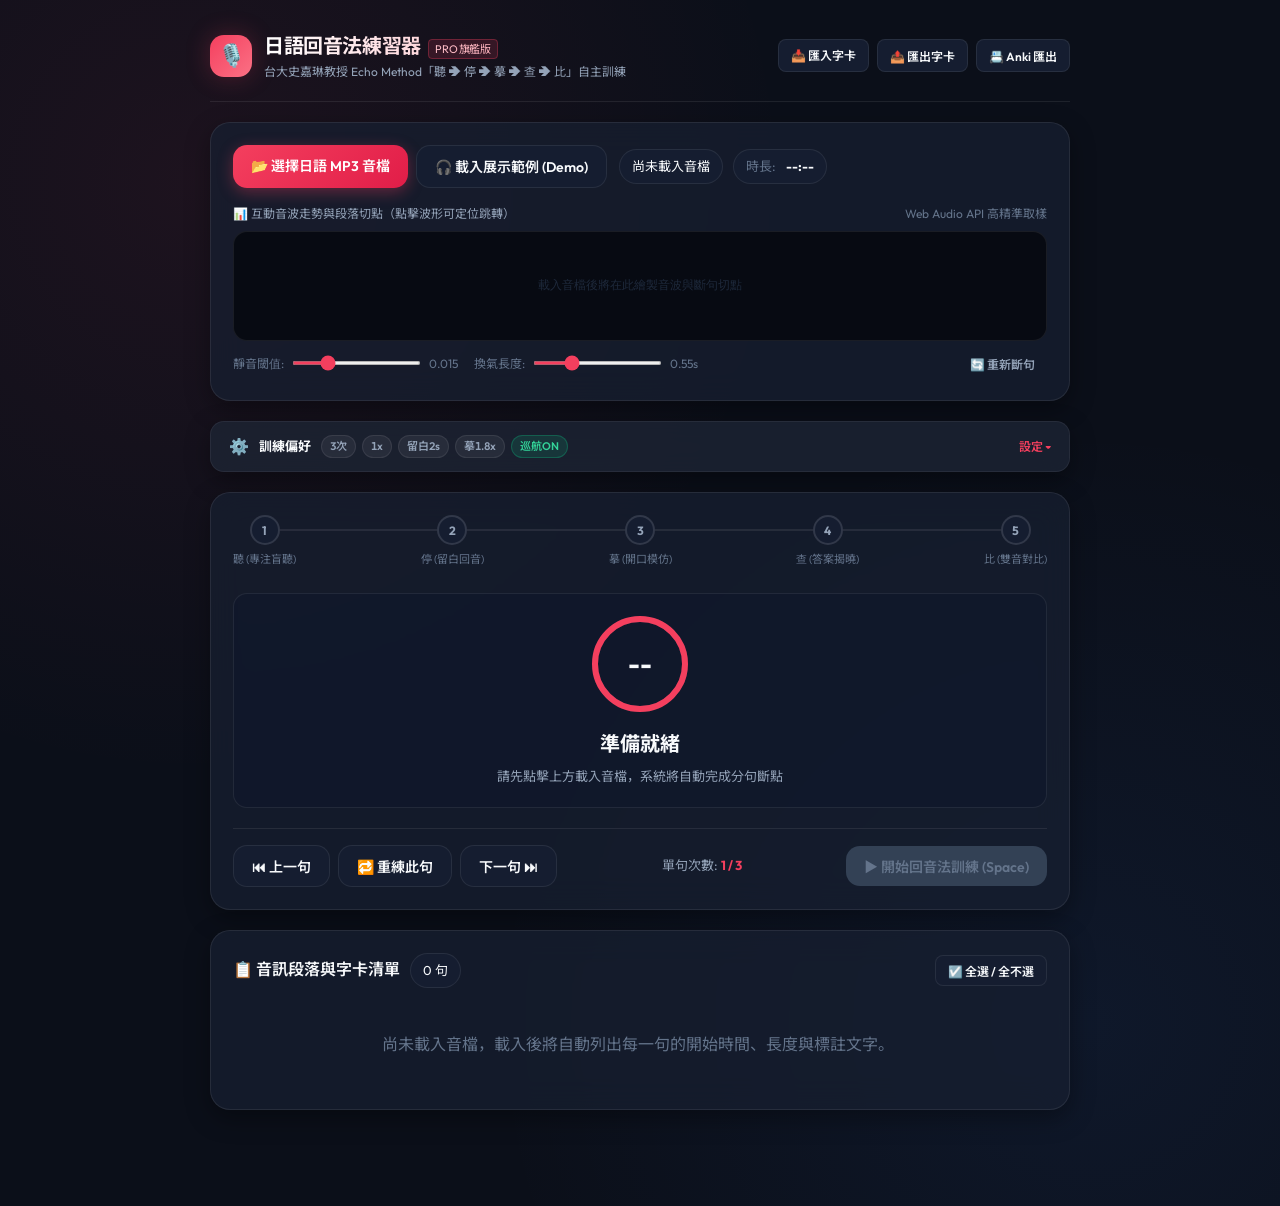
==== commit 9899c0ef: "Add files via upload" ====
--- a/index.html
+++ b/index.html
@@ -14,7 +14,7 @@
   <link rel="preconnect" href="https://fonts.gstatic.com" crossorigin>
   <link href="https://fonts.googleapis.com/css2?family=Noto+Sans+JP:wght@400;500;700&family=Outfit:wght@400;600;700&display=swap" rel="stylesheet">
 
-  <link rel="stylesheet" href="css/style.css">
+  <link rel="stylesheet" href="css/style.css?v=6">
   <link rel="manifest" href="manifest.json">
 </head>
 <body>
@@ -41,17 +41,17 @@
       </div>
     </header>
 
-    <!-- Hidden file inputs -->
-    <input type="file" id="audioFileInput" accept="audio/*" style="display: none;">
-    <input type="file" id="jsonFileInput" accept=".json" style="display: none;">
+    <!-- Hidden file inputs (專門相容 iPhone iOS Safari 檔案選取器，徹底解決 audio/* 導致檔案灰色不可選的問題) -->
+    <input type="file" id="audioFileInput" accept="audio/mpeg, audio/mp3, audio/wav, audio/x-wav, audio/mp4, audio/x-m4a, audio/aac, audio/x-aac, audio/ogg, audio/flac, .mp3, .wav, .m4a, .aac, .ogg, .flac, .mp4, .caf" style="display: none;">
+    <input type="file" id="jsonFileInput" accept=".json, application/json, text/plain" style="display: none;">
 
     <!-- Audio File Control Bar -->
     <section class="glass-card">
       <div class="file-bar">
         <div style="display: flex; gap: 8px; flex-wrap: wrap;">
-          <button id="btnSelectAudio" class="btn btn-primary">
+          <label for="audioFileInput" id="btnSelectAudio" class="btn btn-primary" style="cursor: pointer; display: inline-flex; align-items: center; justify-content: center; margin: 0;">
             📂 選擇日語 MP3 音檔
-          </button>
+          </label>
           <button id="btnLoadDemo" class="btn btn-secondary" title="直接載入內建示範音檔與字卡快速體驗">
             🎧 載入展示範例 (Demo)
           </button>
@@ -93,54 +93,114 @@
       </div>
     </section>
 
-    <!-- Training Settings Bar -->
-    <section class="settings-strip">
-      <div class="setting-item">
-        <span>單句重複:</span>
-        <select id="repeatSelect">
-          <option value="1">單句練 1 次即換</option>
-          <option value="2">單句重複練 2 次</option>
-          <option value="3" selected>單句重複練 3 次</option>
-          <option value="5">單句深度練 5 次</option>
-        </select>
-      </div>
-
-      <div class="setting-item">
-        <span>播放語速:</span>
-        <select id="speedSelect">
-          <option value="0.75">0.75x (慢速分析)</option>
-          <option value="0.85">0.85x (細緻音高)</option>
-          <option value="1.0" selected>1.0x (母語常速)</option>
-          <option value="1.2">1.2x (挑戰挑戰)</option>
-        </select>
-      </div>
-
-      <div class="setting-item">
-        <span>回音留白:</span>
-        <select id="echoWaitSelect">
-          <option value="1.5">1.5 秒</option>
-          <option value="2.0" selected>2.0 秒 (標準黃金留白)</option>
-          <option value="2.5">2.5 秒</option>
-          <option value="3.0">3.0 秒 (充裕心像)</option>
-        </select>
-      </div>
-
-      <div class="setting-item" title="開口模仿錄音的時間倍率；若選擇手動結束，可自在練習說完按空白鍵 Space 完成">
-        <span>開口時長:</span>
-        <select id="mimicTimeSelect">
-          <option value="1.4">1.4x (常速緊湊)</option>
-          <option value="1.8" selected>1.8x (充裕推薦)</option>
-          <option value="2.5">2.5x (加倍放慢)</option>
-          <option value="manual">手動結束 (按 Space 鍵)</option>
-        </select>
-      </div>
-
-      <div class="setting-item" style="margin-left: auto;" title="開啟時對比完自動跳下一句；關閉時為自主步調，按空白鍵才前進">
-        <span>自動心流巡航:</span>
-        <label class="toggle-switch">
-          <input type="checkbox" id="autoFlowToggle" checked>
-          <span class="toggle-slider"></span>
-        </label>
+    <!-- Collapsible Training Settings Drawer (可折疊抽屜式訓練偏好設定) -->
+    <section id="settingsDrawerCard" class="settings-drawer-card glass-card">
+      <!-- 抽屜摘要標題列（常態可見，點擊開關） -->
+      <div id="settingsDrawerHeader" class="settings-drawer-header" role="button" tabindex="0" title="點擊展開或收起訓練偏好設定">
+        <div class="drawer-header-left">
+          <span class="drawer-header-icon">⚙️</span>
+          <span class="drawer-header-title">訓練偏好</span>
+          <!-- 動態即時摘要標籤（一眼看清目前設定，不用點開） -->
+          <div id="settingsSummaryBadge" class="settings-summary-pills">
+            <span class="mini-pill" id="pillSummaryRepeat">3次</span>
+            <span class="mini-pill" id="pillSummarySpeed">1.0x</span>
+            <span class="mini-pill" id="pillSummaryEcho">留白2.0s</span>
+            <span class="mini-pill" id="pillSummaryMimic">摹1.8x</span>
+            <span class="mini-pill pill-flow-on" id="pillSummaryFlow">巡航ON</span>
+          </div>
+        </div>
+        <div class="drawer-header-right">
+          <span id="drawerToggleText" class="drawer-toggle-hint">設定 ▾</span>
+        </div>
+      </div>
+
+      <!-- 抽屜展開主體內容（預設收合，點擊平滑滑出展開） -->
+      <div id="settingsDrawerBody" class="settings-drawer-body">
+        <div class="settings-drawer-inner">
+
+          <!-- 1. 單句重複次數 -->
+          <div class="setting-drawer-tile">
+            <div class="tile-header">
+              <span class="tile-icon">🔁</span>
+              <span class="tile-title">單句重複次數</span>
+              <span class="tile-hint">每句連續訓練次數</span>
+            </div>
+            <div class="pill-group" data-pref="repeat">
+              <button type="button" class="pill-btn" data-val="1">1 次</button>
+              <button type="button" class="pill-btn" data-val="2">2 次</button>
+              <button type="button" class="pill-btn active" data-val="3">3 次 (推薦) ★</button>
+              <button type="button" class="pill-btn" data-val="5">5 次 (深層)</button>
+            </div>
+          </div>
+
+          <!-- 2. 課文朗讀語速 -->
+          <div class="setting-drawer-tile">
+            <div class="tile-header">
+              <span class="tile-icon">⚡</span>
+              <span class="tile-title">課文朗讀語速</span>
+              <span class="tile-hint">原音與對比播放速度</span>
+            </div>
+            <div class="pill-group" data-pref="speed">
+              <button type="button" class="pill-btn" data-val="0.75">0.75x (慢速)</button>
+              <button type="button" class="pill-btn" data-val="0.85">0.85x (細析)</button>
+              <button type="button" class="pill-btn active" data-val="1.0">1.0x (常速) ★</button>
+              <button type="button" class="pill-btn" data-val="1.2">1.2x (挑戰)</button>
+            </div>
+          </div>
+
+          <!-- 3. 回音留白時長 -->
+          <div class="setting-drawer-tile">
+            <div class="tile-header">
+              <span class="tile-icon">⏳</span>
+              <span class="tile-title">回音留白時長</span>
+              <span class="tile-hint">聽完後大腦回聲沉澱時間</span>
+            </div>
+            <div class="pill-group" data-pref="echoWait">
+              <button type="button" class="pill-btn" data-val="1.5">1.5 秒</button>
+              <button type="button" class="pill-btn active" data-val="2.0">2.0 秒 (黃金標準) ★</button>
+              <button type="button" class="pill-btn" data-val="2.5">2.5 秒</button>
+              <button type="button" class="pill-btn" data-val="3.0">3.0 秒 (充裕)</button>
+            </div>
+          </div>
+
+          <!-- 4. 開口模仿時長 -->
+          <div class="setting-drawer-tile">
+            <div class="tile-header">
+              <span class="tile-icon">🎙️</span>
+              <span class="tile-title">開口模仿時長</span>
+              <span class="tile-hint">模仿錄音倍率或手動結束</span>
+            </div>
+            <div class="pill-group" data-pref="mimicTime">
+              <button type="button" class="pill-btn" data-val="1.4">1.4x (緊湊)</button>
+              <button type="button" class="pill-btn active" data-val="1.8">1.8x (充裕推薦) ★</button>
+              <button type="button" class="pill-btn" data-val="2.5">2.5x (加倍放慢)</button>
+              <button type="button" class="pill-btn" data-val="manual">✋ 手動結束 (無壓力)</button>
+            </div>
+          </div>
+
+          <!-- 5. 自動心流巡航切換 -->
+          <div class="setting-drawer-tile setting-tile-row">
+            <div class="tile-header" style="margin-bottom: 0;">
+              <div style="display: flex; align-items: center; gap: 6px;">
+                <span class="tile-icon">🚀</span>
+                <span class="tile-title">自動心流巡航</span>
+              </div>
+              <span class="tile-hint" style="display: block; margin-top: 2px;">
+                開啟時比對完自動前進下一句；關閉時為自主步調（點按鈕才前進）
+              </span>
+            </div>
+            <label class="toggle-switch">
+              <input type="checkbox" id="autoFlowToggle" checked>
+              <span class="toggle-slider"></span>
+            </label>
+          </div>
+
+          <!-- 底部收起觸發按鈕 -->
+          <div id="btnCollapseDrawer" class="drawer-collapse-trigger">
+            <span>收起偏好設定 ▴</span>
+          </div>
+
+        </div>
       </div>
     </section>
 
@@ -334,11 +394,11 @@
   <div id="toastContainer" class="toast-container"></div>
 
   <!-- Application Logic Modules -->
-  <script src="js/furigana-parser.js"></script>
-  <script src="js/audio-engine.js"></script>
-  <script src="js/waveform-canvas.js"></script>
-  <script src="js/storage.js"></script>
-  <script src="js/app.js"></script>
+  <script src="js/furigana-parser.js?v=6"></script>
+  <script src="js/audio-engine.js?v=6"></script>
+  <script src="js/waveform-canvas.js?v=6"></script>
+  <script src="js/storage.js?v=6"></script>
+  <script src="js/app.js?v=6"></script>
 
   <script>
     // Register Service Worker for PWA offline support
--- a/css/style.css
+++ b/css/style.css
@@ -281,6 +281,7 @@
   margin-top: 8px;
   font-size: 12px;
   color: var(--text-muted);
+  flex-wrap: wrap;
 }
 
 .slider-group {
@@ -528,39 +529,223 @@
   font-weight: 700;
 }
 
-/* Settings Bar */
-.settings-strip {
-  display: flex;
-  flex-wrap: wrap;
-  align-items: center;
-  gap: 12px;
+/* Collapsible Settings Drawer Card (可折疊抽屜式訓練偏好卡) */
+.settings-drawer-card {
+  padding: 0;
+  overflow: hidden;
   margin-bottom: 20px;
-  padding: 12px 18px;
+  border: 1px solid var(--border-color);
   background: var(--bg-card);
   border-radius: var(--radius-md);
-  border: 1px solid var(--border-color);
+  transition: var(--transition);
+}
+
+.settings-drawer-card:hover {
+  border-color: rgba(244, 63, 94, 0.25);
+}
+
+.settings-drawer-header {
+  display: flex;
+  align-items: center;
+  justify-content: space-between;
+  padding: 12px 18px;
+  cursor: pointer;
+  user-select: none;
+  background: rgba(255, 255, 255, 0.02);
+  transition: background 0.2s ease;
+}
+
+.settings-drawer-header:hover {
+  background: rgba(255, 255, 255, 0.05);
+}
+
+.drawer-header-left {
+  display: flex;
+  align-items: center;
+  gap: 10px;
+  flex-wrap: wrap;
+}
+
+.drawer-header-icon {
+  font-size: 16px;
+}
+
+.drawer-header-title {
   font-size: 13px;
-}
-
-.setting-item {
+  font-weight: 700;
+  color: var(--text-primary);
+  white-space: nowrap;
+}
+
+.settings-summary-pills {
+  display: flex;
+  align-items: center;
+  gap: 6px;
+  flex-wrap: wrap;
+}
+
+.mini-pill {
+  font-size: 11px;
+  font-weight: 600;
+  padding: 2px 8px;
+  border-radius: var(--radius-full);
+  background: rgba(255, 255, 255, 0.06);
+  color: var(--text-secondary);
+  border: 1px solid rgba(255, 255, 255, 0.08);
+  font-variant-numeric: tabular-nums;
+  transition: var(--transition);
+}
+
+.mini-pill.pill-flow-on {
+  background: rgba(16, 185, 129, 0.15);
+  color: #34d399;
+  border-color: rgba(16, 185, 129, 0.3);
+}
+
+.mini-pill.pill-flow-off {
+  background: rgba(148, 163, 184, 0.12);
+  color: #94a3b8;
+  border-color: rgba(148, 163, 184, 0.2);
+}
+
+.drawer-header-right {
+  display: flex;
+  align-items: center;
+  gap: 4px;
+}
+
+.drawer-toggle-hint {
+  font-size: 12px;
+  font-weight: 600;
+  color: var(--primary);
+  transition: color 0.2s;
+}
+
+.settings-drawer-card.is-open .drawer-toggle-hint {
+  color: #fda4af;
+}
+
+/* Drawer Body (Smooth Height Transition) */
+.settings-drawer-body {
+  max-height: 0;
+  opacity: 0;
+  overflow: hidden;
+  transition: max-height 0.4s cubic-bezier(0.4, 0, 0.2, 1), opacity 0.3s ease;
+}
+
+.settings-drawer-card.is-open .settings-drawer-body {
+  max-height: 950px;
+  opacity: 1;
+  border-top: 1px solid var(--border-color);
+}
+
+.settings-drawer-inner {
+  padding: 16px 18px;
+  display: flex;
+  flex-direction: column;
+  gap: 12px;
+  background: rgba(11, 15, 25, 0.45);
+}
+
+/* Setting Drawer Tiles (獨立分明微卡片) */
+.setting-drawer-tile {
+  background: rgba(255, 255, 255, 0.025);
+  border: 1px solid rgba(255, 255, 255, 0.06);
+  border-radius: var(--radius-sm);
+  padding: 12px 14px;
+  display: flex;
+  flex-direction: column;
+  gap: 10px;
+  transition: var(--transition);
+}
+
+.setting-drawer-tile:hover {
+  border-color: rgba(255, 255, 255, 0.12);
+  background: rgba(255, 255, 255, 0.04);
+}
+
+.tile-header {
   display: flex;
   align-items: center;
   gap: 8px;
-}
-
-.setting-item select,
-.setting-item input[type="text"] {
-  background: var(--bg-surface);
-  border: 1px solid var(--border-color);
+  flex-wrap: wrap;
+}
+
+.tile-icon {
+  font-size: 15px;
+}
+
+.tile-title {
+  font-size: 13px;
+  font-weight: 700;
   color: var(--text-primary);
-  padding: 6px 10px;
+}
+
+.tile-hint {
+  font-size: 11px;
+  color: var(--text-muted);
+  margin-left: auto;
+}
+
+.setting-tile-row {
+  flex-direction: row;
+  align-items: center;
+  justify-content: space-between;
+}
+
+/* Segmented Pill Buttons (大尺寸拇指膠囊按鈕群) */
+.pill-group {
+  display: grid;
+  grid-template-columns: repeat(4, 1fr);
+  gap: 6px;
+  background: rgba(0, 0, 0, 0.35);
+  padding: 4px;
   border-radius: var(--radius-sm);
-  font-size: 13px;
-  outline: none;
-}
-
-.setting-item select:focus {
-  border-color: var(--primary);
+  border: 1px solid rgba(255, 255, 255, 0.06);
+}
+
+.pill-btn {
+  padding: 9px 4px;
+  border: none;
+  border-radius: 6px;
+  background: transparent;
+  color: var(--text-secondary);
+  font-family: inherit;
+  font-size: 12px;
+  font-weight: 600;
+  cursor: pointer;
+  transition: var(--transition);
+  text-align: center;
+  white-space: nowrap;
+}
+
+.pill-btn:hover {
+  color: var(--text-primary);
+  background: rgba(255, 255, 255, 0.06);
+}
+
+.pill-btn.active {
+  background: linear-gradient(135deg, var(--primary), #e11d48);
+  color: #ffffff;
+  font-weight: 700;
+  box-shadow: 0 2px 10px rgba(244, 63, 94, 0.45);
+}
+
+.drawer-collapse-trigger {
+  text-align: center;
+  padding: 8px;
+  font-size: 12px;
+  color: var(--text-muted);
+  cursor: pointer;
+  border-radius: var(--radius-sm);
+  border: 1px dashed rgba(255, 255, 255, 0.12);
+  transition: var(--transition);
+  user-select: none;
+}
+
+.drawer-collapse-trigger:hover {
+  color: var(--text-primary);
+  background: rgba(255, 255, 255, 0.05);
 }
 
 .toggle-switch {
@@ -933,30 +1118,121 @@
     margin-bottom: 14px;
   }
 
-  /* Settings 2-Column Grid on Mobile */
-  .settings-strip {
-    display: grid;
-    grid-template-columns: 1fr 1fr;
-    gap: 10px 12px;
-    padding: 12px 14px;
-  }
-
-  .setting-item {
-    justify-content: space-between;
+  /* Waveform Header & Controls on Mobile (專門解決 iPhone 13 mini 靜音與換氣超格問題) */
+  .waveform-header {
+    flex-direction: column;
+    align-items: flex-start;
+    gap: 4px;
+  }
+
+  .waveform-header span:first-child {
     font-size: 12px;
-  }
-
-  .setting-item select {
-    max-width: 110px;
+    font-weight: 600;
+  }
+
+  #waveformStats {
+    font-size: 11px;
+  }
+
+  .waveform-controls {
+    display: flex;
+    flex-direction: column;
+    gap: 10px;
+    margin-top: 10px;
+    padding: 12px;
+    background: rgba(15, 23, 42, 0.65);
+    border: 1px solid var(--border-color);
+    border-radius: var(--radius-sm);
+    width: 100%;
+    box-sizing: border-box;
+  }
+
+  .slider-group {
+    display: flex;
+    align-items: center;
+    gap: 10px;
+    width: 100%;
+    box-sizing: border-box;
+  }
+
+  .slider-group span:first-child {
     font-size: 12px;
-    padding: 5px 6px;
-  }
-
-  .setting-item:last-child {
-    grid-column: span 2;
+    font-weight: 500;
+    color: var(--text-secondary);
+    white-space: nowrap;
+    min-width: 58px;
+    flex-shrink: 0;
+  }
+
+  .slider-group input[type="range"] {
+    flex: 1;
+    min-width: 0; /* 關鍵：強制 flex 項目在 iPhone 13 mini 小螢幕時自適應收縮，絕不溢出超格 */
+    width: 100%;
+    height: 8px;
+    accent-color: var(--primary);
+    cursor: pointer;
+  }
+
+  .slider-group span:last-child {
+    font-size: 12px;
+    font-weight: 700;
+    color: #fda4af;
+    min-width: 44px;
+    text-align: right;
+    flex-shrink: 0;
+    font-variant-numeric: tabular-nums;
+  }
+
+  #btnRedetect {
+    width: 100%;
     margin-left: 0 !important;
-    border-top: 1px solid var(--border-color);
-    padding-top: 8px;
+    justify-content: center;
+    background: rgba(255, 255, 255, 0.06);
+    border: 1px dashed rgba(255, 255, 255, 0.18);
+    padding: 8px 12px;
+    font-size: 12px;
+    border-radius: var(--radius-sm);
+  }
+
+  #btnRedetect:active {
+    background: rgba(255, 255, 255, 0.12);
+  }
+
+  /* Mobile Settings Drawer Enhancements */
+  .settings-drawer-card {
+    margin-bottom: 14px;
+  }
+
+  .settings-drawer-header {
+    padding: 10px 12px;
+  }
+
+  .settings-summary-pills {
+    gap: 4px;
+  }
+
+  .mini-pill {
+    padding: 2px 6px;
+    font-size: 10px;
+  }
+
+  .settings-drawer-inner {
+    padding: 12px 10px;
+    gap: 10px;
+  }
+
+  .setting-drawer-tile {
+    padding: 10px 12px;
+  }
+
+  .pill-group {
+    grid-template-columns: repeat(2, 1fr);
+    gap: 6px;
+  }
+
+  .pill-btn {
+    padding: 10px 4px;
+    font-size: 12px;
   }
 
   /* Step Indicators Compact */
@@ -1071,3 +1347,58 @@
     50% { transform: scale(1.02); box-shadow: 0 0 25px rgba(16, 185, 129, 0.8); }
   }
 }
+
+/* iPhone 13 mini / iPhone SE 等超窄螢幕（寬度 <= 400px）專屬極致微調 */
+@media (max-width: 400px) {
+  .app-wrapper {
+    padding: 8px 10px;
+  }
+
+  .glass-card {
+    padding: 12px 10px;
+  }
+
+  .waveform-controls {
+    padding: 10px 8px;
+    gap: 8px;
+  }
+
+  .slider-group span:first-child {
+    min-width: 50px;
+    font-size: 11px;
+  }
+
+  .slider-group span:last-child {
+    min-width: 38px;
+    font-size: 11px;
+  }
+
+  .settings-drawer-header {
+    padding: 8px 10px;
+  }
+
+  .drawer-header-title {
+    font-size: 12px;
+  }
+
+  .mini-pill {
+    padding: 1px 5px;
+    font-size: 9px;
+  }
+
+  .pill-btn {
+    font-size: 11px;
+    padding: 8px 2px;
+  }
+
+  .file-badge {
+    padding: 4px 8px;
+    font-size: 11px;
+  }
+
+  #btnSelectAudio, #btnLoadDemo {
+    font-size: 13px;
+    padding: 8px 12px;
+  }
+}
+
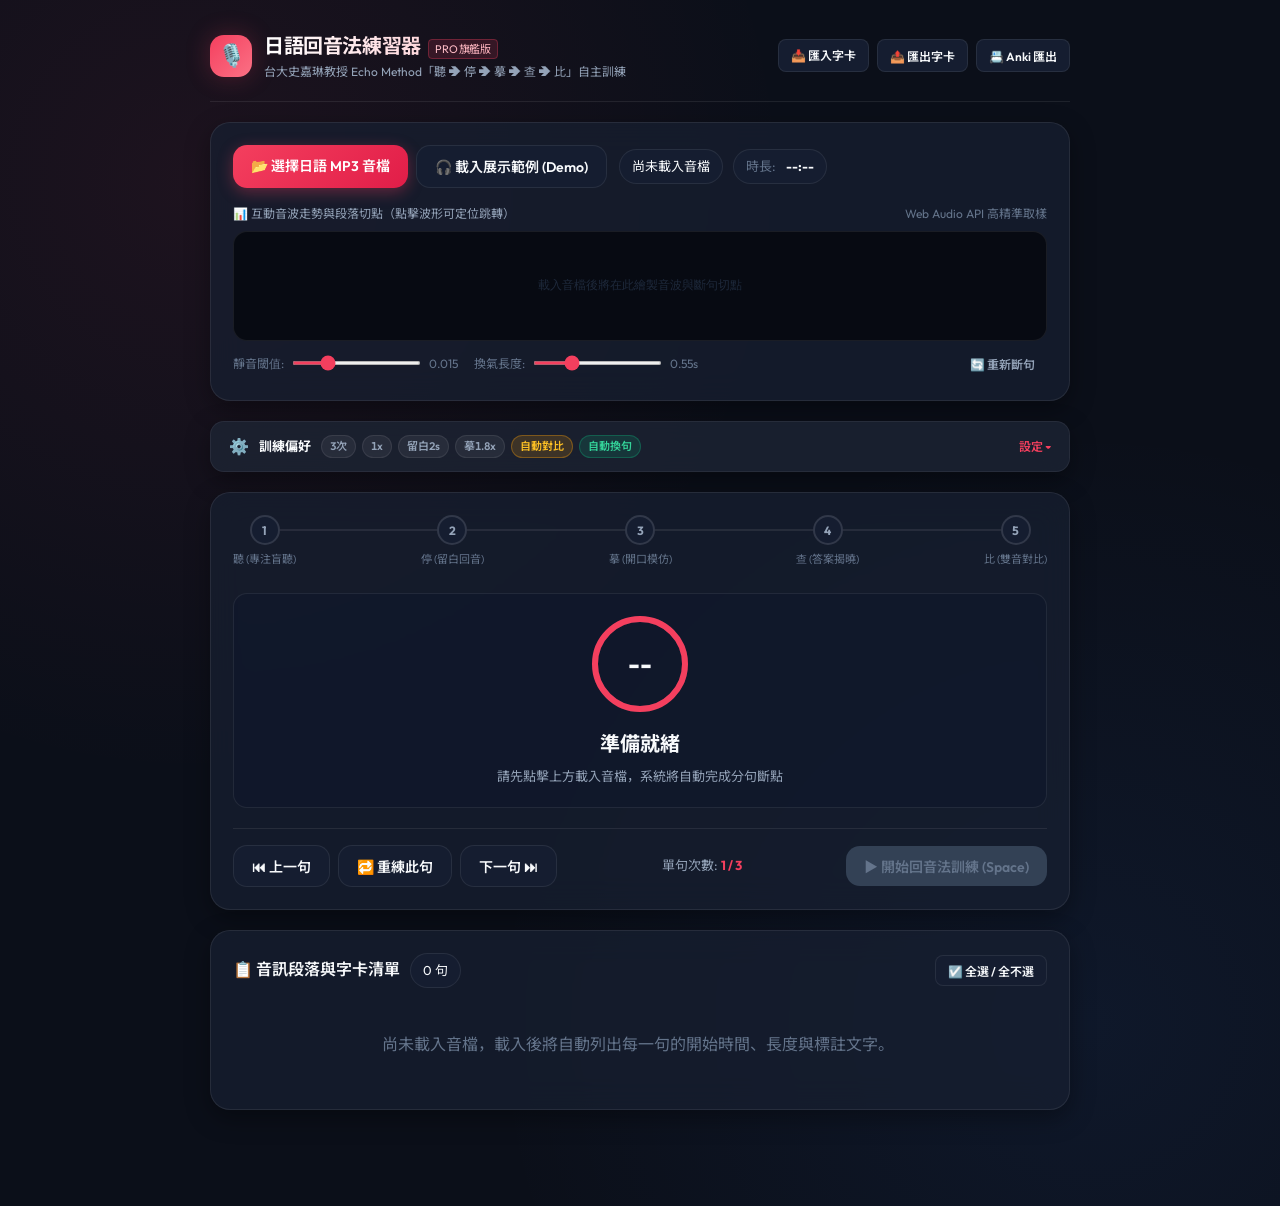
==== commit be6a1e81: "Add files via upload" ====
--- a/index.html
+++ b/index.html
@@ -106,7 +106,8 @@
             <span class="mini-pill" id="pillSummarySpeed">1.0x</span>
             <span class="mini-pill" id="pillSummaryEcho">留白2.0s</span>
             <span class="mini-pill" id="pillSummaryMimic">摹1.8x</span>
-            <span class="mini-pill pill-flow-on" id="pillSummaryFlow">巡航ON</span>
+            <span class="mini-pill pill-replay-on" id="pillSummaryReplay">自動對比</span>
+            <span class="mini-pill pill-flow-on" id="pillSummaryFlow">自動換句</span>
           </div>
         </div>
         <div class="drawer-header-right">
@@ -178,21 +179,35 @@
             </div>
           </div>
 
-          <!-- 5. 自動心流巡航切換 -->
-          <div class="setting-drawer-tile setting-tile-row">
-            <div class="tile-header" style="margin-bottom: 0;">
-              <div style="display: flex; align-items: center; gap: 6px;">
-                <span class="tile-icon">🚀</span>
-                <span class="tile-title">自動心流巡航</span>
+          <!-- 5. 摹完回放模式 -->
+          <div class="setting-drawer-tile">
+            <div class="tile-header">
+              <span class="tile-icon">🎧</span>
+              <span class="tile-title">摹完回放模式</span>
+              <span class="tile-hint">開口模仿完畢後的音訊比對方式</span>
+            </div>
+            <div class="pill-group pill-group-replay" data-pref="replayMode">
+              <button type="button" class="pill-btn pill-btn-primary active" data-val="autoCompare">⚡ 自動連續對比 (推薦) ★</button>
+              <button type="button" class="pill-btn" data-val="autoSelf">🎙️ 自動播己音</button>
+              <button type="button" class="pill-btn" data-val="manual">✋ 手動點選</button>
+            </div>
+          </div>
+
+          <!-- 6. 自動播放下一句切換（告別偏位，標題與開關同一列，說明獨立置底） -->
+          <div class="setting-drawer-tile setting-tile-toggle">
+            <div class="tile-toggle-row">
+              <div class="tile-title-group">
+                <span class="tile-icon">⏭️</span>
+                <span class="tile-title">自動播放下一句</span>
               </div>
-              <span class="tile-hint" style="display: block; margin-top: 2px;">
-                開啟時比對完自動前進下一句；關閉時為自主步調（點按鈕才前進）
-              </span>
-            </div>
-            <label class="toggle-switch">
-              <input type="checkbox" id="autoFlowToggle" checked>
-              <span class="toggle-slider"></span>
-            </label>
+              <label class="toggle-switch" title="切換是否比對完自動播放下一句">
+                <input type="checkbox" id="autoFlowToggle" checked>
+                <span class="toggle-slider"></span>
+              </label>
+            </div>
+            <div class="tile-desc-hint">
+              開啟時比對完自動播放下一句；若關閉則停住，由您手動按按鈕切換
+            </div>
           </div>
 
           <!-- 底部收起觸發按鈕 -->
--- a/css/style.css
+++ b/css/style.css
@@ -608,6 +608,12 @@
   border-color: rgba(148, 163, 184, 0.2);
 }
 
+.mini-pill.pill-replay-on {
+  background: rgba(245, 158, 11, 0.16);
+  color: #fbbf24;
+  border-color: rgba(245, 158, 11, 0.35);
+}
+
 .drawer-header-right {
   display: flex;
   align-items: center;
@@ -702,6 +708,21 @@
   padding: 4px;
   border-radius: var(--radius-sm);
   border: 1px solid rgba(255, 255, 255, 0.06);
+}
+
+.pill-group-replay {
+  grid-template-columns: 1.35fr 1fr 1fr;
+  gap: 8px;
+}
+
+.pill-group-replay .pill-btn {
+  min-height: 42px;
+  font-size: 13px;
+  font-weight: 600;
+  padding: 8px 6px;
+  display: flex;
+  align-items: center;
+  justify-content: center;
 }
 
 .pill-btn {
@@ -748,11 +769,39 @@
   background: rgba(255, 255, 255, 0.05);
 }
 
+/* Tile Toggle Row (徹底修復手機端自動換句開關偏位與誤觸問題) */
+.setting-tile-toggle {
+  display: flex;
+  flex-direction: column;
+  gap: 6px;
+}
+
+.tile-toggle-row {
+  display: flex;
+  align-items: center;
+  justify-content: space-between;
+  width: 100%;
+}
+
+.tile-title-group {
+  display: flex;
+  align-items: center;
+  gap: 8px;
+}
+
+.tile-desc-hint {
+  font-size: 12px;
+  color: var(--text-muted);
+  line-height: 1.45;
+  padding-left: 2px;
+}
+
 .toggle-switch {
   position: relative;
   display: inline-block;
-  width: 40px;
-  height: 22px;
+  width: 48px;
+  height: 28px;
+  flex-shrink: 0;
 }
 
 .toggle-switch input {
@@ -766,28 +815,32 @@
   cursor: pointer;
   top: 0; left: 0; right: 0; bottom: 0;
   background-color: #334155;
-  transition: 0.2s;
-  border-radius: 22px;
+  transition: 0.25s cubic-bezier(0.4, 0, 0.2, 1);
+  border-radius: 28px;
+  border: 1px solid rgba(255, 255, 255, 0.08);
 }
 
 .toggle-slider:before {
   position: absolute;
   content: "";
-  height: 16px;
-  width: 16px;
+  height: 20px;
+  width: 20px;
   left: 3px;
   bottom: 3px;
   background-color: white;
-  transition: 0.2s;
+  transition: 0.25s cubic-bezier(0.4, 0, 0.2, 1);
   border-radius: 50%;
+  box-shadow: 0 2px 5px rgba(0, 0, 0, 0.3);
 }
 
 input:checked + .toggle-slider {
-  background-color: var(--primary);
+  background: linear-gradient(135deg, var(--primary), #e11d48);
+  border-color: rgba(244, 63, 94, 0.4);
+  box-shadow: 0 0 12px rgba(244, 63, 94, 0.35);
 }
 
 input:checked + .toggle-slider:before {
-  transform: translateX(18px);
+  transform: translateX(20px);
 }
 
 /* Segment List */
@@ -1228,6 +1281,25 @@
   .pill-group {
     grid-template-columns: repeat(2, 1fr);
     gap: 6px;
+  }
+
+  .pill-group-replay {
+    grid-template-columns: 1fr 1fr;
+    gap: 8px;
+  }
+
+  .pill-group-replay .pill-btn[data-val="autoCompare"] {
+    grid-column: 1 / -1;
+    min-height: 48px;
+    font-size: 14.5px;
+    font-weight: 700;
+  }
+
+  .pill-group-replay .pill-btn[data-val="autoSelf"],
+  .pill-group-replay .pill-btn[data-val="manual"] {
+    min-height: 44px;
+    font-size: 13.5px;
+    font-weight: 600;
   }
 
   .pill-btn {
@@ -1382,13 +1454,27 @@
   }
 
   .mini-pill {
-    padding: 1px 5px;
-    font-size: 9px;
+    padding: 2px 6px;
+    font-size: 10px;
   }
 
   .pill-btn {
-    font-size: 11px;
-    padding: 8px 2px;
+    font-size: 12px;
+    padding: 9px 3px;
+  }
+
+  /* 專門確保回放模式按鈕字體夠大、高度好按 */
+  .pill-group-replay .pill-btn[data-val="autoCompare"] {
+    font-size: 14px !important;
+    min-height: 46px !important;
+    padding: 10px 6px !important;
+  }
+
+  .pill-group-replay .pill-btn[data-val="autoSelf"],
+  .pill-group-replay .pill-btn[data-val="manual"] {
+    font-size: 13px !important;
+    min-height: 44px !important;
+    padding: 8px 4px !important;
   }
 
   .file-badge {
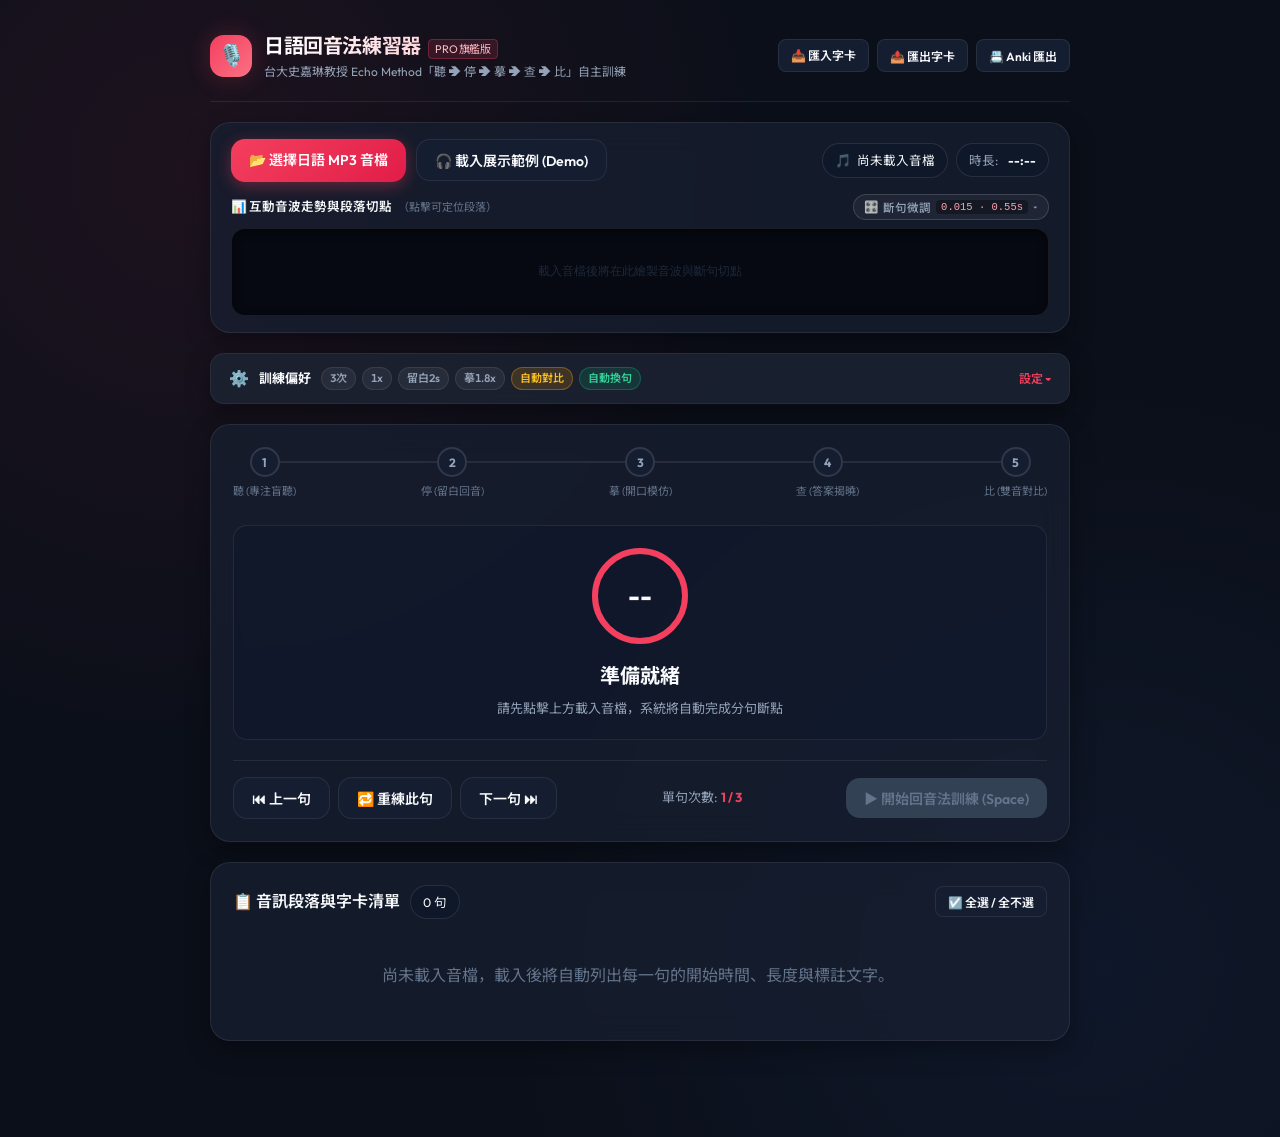
==== commit adae6888: "Add files via upload" ====
--- a/index.html
+++ b/index.html
@@ -14,7 +14,7 @@
   <link rel="preconnect" href="https://fonts.gstatic.com" crossorigin>
   <link href="https://fonts.googleapis.com/css2?family=Noto+Sans+JP:wght@400;500;700&family=Outfit:wght@400;600;700&display=swap" rel="stylesheet">
 
-  <link rel="stylesheet" href="css/style.css?v=6">
+  <link rel="stylesheet" href="css/style.css?v=8">
   <link rel="manifest" href="manifest.json">
 </head>
 <body>
@@ -45,22 +45,23 @@
     <input type="file" id="audioFileInput" accept="audio/mpeg, audio/mp3, audio/wav, audio/x-wav, audio/mp4, audio/x-m4a, audio/aac, audio/x-aac, audio/ogg, audio/flac, .mp3, .wav, .m4a, .aac, .ogg, .flac, .mp4, .caf" style="display: none;">
     <input type="file" id="jsonFileInput" accept=".json, application/json, text/plain" style="display: none;">
 
-    <!-- Audio File Control Bar -->
-    <section class="glass-card">
+    <!-- Audio File Control Bar & Waveform Section (極簡流暢設計) -->
+    <section class="glass-card audio-control-card">
       <div class="file-bar">
-        <div style="display: flex; gap: 8px; flex-wrap: wrap;">
-          <label for="audioFileInput" id="btnSelectAudio" class="btn btn-primary" style="cursor: pointer; display: inline-flex; align-items: center; justify-content: center; margin: 0;">
+        <div class="file-bar-btns">
+          <label for="audioFileInput" id="btnSelectAudio" class="btn btn-primary btn-audio-action" style="cursor: pointer; margin: 0;">
             📂 選擇日語 MP3 音檔
           </label>
-          <button id="btnLoadDemo" class="btn btn-secondary" title="直接載入內建示範音檔與字卡快速體驗">
+          <button id="btnLoadDemo" class="btn btn-secondary btn-audio-action" title="直接載入內建示範音檔與字卡快速體驗">
             🎧 載入展示範例 (Demo)
           </button>
         </div>
         <div class="file-info">
-          <span class="file-badge">
+          <span class="file-badge file-name-badge" title="音檔名稱">
+            <span class="file-badge-icon">🎵</span>
             <span id="audioFileName">尚未載入音檔</span>
           </span>
-          <span class="file-badge" style="color: var(--text-muted);">
+          <span class="file-badge file-duration-badge" title="音檔長度">
             時長: <strong id="audioDuration" style="color: var(--text-primary); margin-left: 4px;">--:--</strong>
           </span>
         </div>
@@ -69,26 +70,40 @@
       <!-- Waveform Canvas Section -->
       <div class="waveform-section">
         <div class="waveform-header">
-          <span>📊 互動音波走勢與段落切點（點擊波形可定位跳轉）</span>
-          <span id="waveformStats" style="color: var(--text-muted);">Web Audio API 高精準取樣</span>
-        </div>
+          <div class="waveform-title-group">
+            <span class="waveform-main-title">📊 互動音波走勢與段落切點</span>
+            <span class="waveform-sub-hint">（點擊可定位段落）</span>
+          </div>
+          <!-- 斷句參數可折疊開關（微型膠囊） -->
+          <button id="btnToggleWaveformControls" class="btn-toggle-controls" type="button" title="點擊展開或收起斷句靈敏度滑桿">
+            <span class="toggle-icon">🎛️</span>
+            <span class="toggle-label">斷句微調</span>
+            <span id="waveformControlsSummary" class="toggle-summary">0.015 · 0.55s</span>
+            <span id="toggleControlsArrow" class="toggle-arrow">▾</span>
+          </button>
+        </div>
+
         <div class="waveform-canvas-box">
           <canvas id="waveformCanvas"></canvas>
         </div>
-        <div class="waveform-controls">
-          <div class="slider-group" title="靜音能量閾值：若背景噪音多可稍微調高">
-            <span>靜音閾值:</span>
-            <input type="range" id="thresholdSlider" min="0.005" max="0.045" step="0.005" value="0.015">
-            <span id="thresholdValue">0.015</span>
-          </div>
-          <div class="slider-group" title="最小停頓秒數：換氣停頓大於此數即判定斷句">
-            <span>換氣長度:</span>
-            <input type="range" id="minSilenceSlider" min="0.3" max="1.2" step="0.05" value="0.55">
-            <span id="minSilenceValue">0.55s</span>
-          </div>
-          <button id="btnRedetect" class="btn btn-ghost btn-sm" style="margin-left: auto;">
-            🔄 重新斷句
-          </button>
+
+        <!-- Collapsible Waveform Controls (極簡預設收合) -->
+        <div id="waveformControls" class="waveform-controls collapsed">
+          <div class="waveform-controls-inner">
+            <div class="slider-group" title="靜音能量閾值：若背景噪音多可稍微調高">
+              <span class="slider-label">靜音閾值:</span>
+              <input type="range" id="thresholdSlider" min="0.005" max="0.045" step="0.005" value="0.015">
+              <span id="thresholdValue" class="slider-val">0.015</span>
+            </div>
+            <div class="slider-group" title="最小停頓秒數：換氣停頓大於此數即判定斷句">
+              <span class="slider-label">換氣長度:</span>
+              <input type="range" id="minSilenceSlider" min="0.3" max="1.2" step="0.05" value="0.55">
+              <span id="minSilenceValue" class="slider-val">0.55s</span>
+            </div>
+            <button id="btnRedetect" class="btn btn-secondary btn-sm btn-redetect" title="依照最新閾值與換氣長度重新偵測分段">
+              🔄 重新斷句
+            </button>
+          </div>
         </div>
       </div>
     </section>
@@ -409,11 +424,11 @@
   <div id="toastContainer" class="toast-container"></div>
 
   <!-- Application Logic Modules -->
-  <script src="js/furigana-parser.js?v=6"></script>
-  <script src="js/audio-engine.js?v=6"></script>
-  <script src="js/waveform-canvas.js?v=6"></script>
-  <script src="js/storage.js?v=6"></script>
-  <script src="js/app.js?v=6"></script>
+  <script src="js/furigana-parser.js?v=8"></script>
+  <script src="js/audio-engine.js?v=8"></script>
+  <script src="js/waveform-canvas.js?v=8"></script>
+  <script src="js/storage.js?v=8"></script>
+  <script src="js/app.js?v=8"></script>
 
   <script>
     // Register Service Worker for PWA offline support
--- a/css/style.css
+++ b/css/style.css
@@ -126,7 +126,11 @@
   border-color: rgba(255, 255, 255, 0.12);
 }
 
-/* File Upload & Audio Bar */
+/* Audio Control Card & File Upload Bar */
+.audio-control-card {
+  padding: 16px 20px;
+}
+
 .file-bar {
   display: flex;
   flex-wrap: wrap;
@@ -135,28 +139,60 @@
   justify-content: space-between;
 }
 
+.file-bar-btns {
+  display: flex;
+  gap: 10px;
+  align-items: center;
+}
+
+.btn-audio-action {
+  min-height: 38px;
+  padding: 8px 15px;
+  font-size: 13.5px;
+  font-weight: 600;
+  border-radius: var(--radius-sm);
+}
+
 .file-info {
   display: flex;
   align-items: center;
-  gap: 10px;
-  font-size: 14px;
-  color: var(--text-secondary);
+  gap: 8px;
+  max-width: 100%;
+  min-width: 0;
+}
+
+.file-badge {
+  display: inline-flex;
+  align-items: center;
+  gap: 6px;
+  background: rgba(15, 23, 42, 0.65);
+  border: 1px solid rgba(255, 255, 255, 0.1);
+  padding: 6px 12px;
+  border-radius: var(--radius-full);
+  font-size: 12.5px;
+  color: var(--text-primary);
+  white-space: nowrap;
+}
+
+.file-name-badge {
+  max-width: 240px;
+  overflow: hidden;
+  text-overflow: ellipsis;
+}
+
+.file-name-badge #audioFileName {
   overflow: hidden;
   text-overflow: ellipsis;
   white-space: nowrap;
-  flex: 1;
-}
-
-.file-badge {
-  display: inline-flex;
-  align-items: center;
-  gap: 6px;
-  background: var(--bg-surface);
-  border: 1px solid var(--border-color);
-  padding: 6px 12px;
-  border-radius: var(--radius-full);
+}
+
+.file-badge-icon {
   font-size: 13px;
-  color: var(--text-primary);
+  opacity: 0.85;
+}
+
+.file-duration-badge {
+  color: var(--text-secondary);
 }
 
 /* Buttons */
@@ -246,7 +282,7 @@
 /* Waveform Container */
 .waveform-section {
   position: relative;
-  margin-top: 16px;
+  margin-top: 12px;
 }
 
 .waveform-header {
@@ -254,18 +290,86 @@
   justify-content: space-between;
   align-items: center;
   margin-bottom: 8px;
-  font-size: 12px;
+  gap: 8px;
+  flex-wrap: wrap;
+}
+
+.waveform-title-group {
+  display: flex;
+  align-items: baseline;
+  gap: 6px;
+  flex-wrap: wrap;
+}
+
+.waveform-main-title {
+  font-size: 12.5px;
+  font-weight: 600;
+  color: var(--text-primary);
+}
+
+.waveform-sub-hint {
+  font-size: 11px;
+  color: var(--text-muted);
+}
+
+/* Collapsible Toggle Capsule Button */
+.btn-toggle-controls {
+  display: inline-flex;
+  align-items: center;
+  gap: 5px;
+  padding: 4px 10px;
+  background: rgba(255, 255, 255, 0.05);
+  border: 1px solid rgba(255, 255, 255, 0.14);
+  border-radius: var(--radius-full);
   color: var(--text-secondary);
-}
-
+  font-family: inherit;
+  font-size: 11.5px;
+  font-weight: 500;
+  cursor: pointer;
+  transition: var(--transition);
+  user-select: none;
+}
+
+.btn-toggle-controls:hover {
+  background: rgba(255, 255, 255, 0.1);
+  border-color: rgba(244, 63, 94, 0.4);
+  color: var(--text-primary);
+}
+
+.btn-toggle-controls.active {
+  background: rgba(244, 63, 94, 0.16);
+  border-color: rgba(244, 63, 94, 0.5);
+  color: #fda4af;
+}
+
+.toggle-summary {
+  font-family: monospace;
+  font-size: 10.5px;
+  padding: 1px 5px;
+  border-radius: 4px;
+  background: rgba(0, 0, 0, 0.35);
+  color: #fda4af;
+}
+
+.toggle-arrow {
+  font-size: 9px;
+  transition: transform 0.2s ease;
+}
+
+.btn-toggle-controls.active .toggle-arrow {
+  transform: rotate(180deg);
+}
+
+/* Waveform Canvas Box - Sleek Proportional Height */
 .waveform-canvas-box {
   position: relative;
   width: 100%;
-  height: 110px;
-  background: #070a12;
+  height: 88px;
+  background: #060911;
   border-radius: var(--radius-md);
   overflow: hidden;
-  border: 1px solid var(--border-color);
+  border: 1px solid rgba(255, 255, 255, 0.08);
+  box-shadow: inset 0 2px 10px rgba(0, 0, 0, 0.5);
 }
 
 #waveformCanvas {
@@ -274,25 +378,93 @@
   display: block;
 }
 
+/* Collapsible Waveform Controls (極簡折疊收合) */
 .waveform-controls {
-  display: flex;
-  align-items: center;
-  gap: 16px;
-  margin-top: 8px;
+  overflow: hidden;
+  transition: max-height 0.35s cubic-bezier(0.16, 1, 0.3, 1), opacity 0.25s ease, margin 0.25s ease;
+}
+
+.waveform-controls.collapsed {
+  max-height: 0;
+  opacity: 0;
+  margin-top: 0;
+  pointer-events: none;
+}
+
+.waveform-controls:not(.collapsed) {
+  max-height: 160px;
+  opacity: 1;
+  margin-top: 10px;
+  pointer-events: auto;
+}
+
+.waveform-controls-inner {
+  display: flex;
+  align-items: center;
+  justify-content: space-between;
+  gap: 14px;
+  padding: 10px 14px;
+  background: rgba(15, 23, 42, 0.6);
+  border: 1px solid rgba(255, 255, 255, 0.08);
+  border-radius: var(--radius-sm);
+  box-sizing: border-box;
+}
+
+.slider-group {
+  display: flex;
+  align-items: center;
+  gap: 8px;
+  flex: 1;
+}
+
+.slider-label {
   font-size: 12px;
-  color: var(--text-muted);
-  flex-wrap: wrap;
-}
-
-.slider-group {
-  display: flex;
-  align-items: center;
-  gap: 8px;
+  font-weight: 500;
+  color: var(--text-secondary);
+  white-space: nowrap;
 }
 
 .slider-group input[type="range"] {
+  flex: 1;
+  min-width: 0;
+  height: 4px;
   accent-color: var(--primary);
-  height: 4px;
+  cursor: pointer;
+}
+
+.slider-val {
+  font-size: 12px;
+  font-weight: 700;
+  font-family: monospace;
+  color: #fda4af;
+  min-width: 36px;
+  text-align: right;
+}
+
+/* Modern Frosted Glass Redetect Button */
+.btn-redetect {
+  display: inline-flex;
+  align-items: center;
+  justify-content: center;
+  gap: 6px;
+  background: rgba(255, 255, 255, 0.06);
+  border: 1px solid rgba(255, 255, 255, 0.16);
+  color: var(--text-primary);
+  font-size: 12.5px;
+  font-weight: 600;
+  padding: 6px 14px;
+  min-height: 36px;
+  border-radius: var(--radius-sm);
+  white-space: nowrap;
+  transition: var(--transition);
+  cursor: pointer;
+  flex-shrink: 0;
+}
+
+.btn-redetect:hover {
+  background: rgba(244, 63, 94, 0.2);
+  border-color: rgba(244, 63, 94, 0.45);
+  color: white;
 }
 
 /* 5-Step Echo Method Dashboard */
@@ -966,11 +1138,32 @@
   margin-top: 2px;
 }
 
+.segment-body {
+  display: flex;
+  align-items: flex-start;
+  gap: 10px;
+  flex: 1;
+  min-width: 0;
+}
+
+.segment-text-col {
+  flex: 1;
+  min-width: 0;
+  cursor: pointer;
+}
+
 .seg-actions {
   display: flex;
   align-items: center;
   gap: 6px;
   flex-shrink: 0;
+}
+
+.seg-action-btn {
+  padding: 6px 10px;
+  font-size: 12px;
+  font-weight: 600;
+  white-space: nowrap;
 }
 
 /* Modals */
@@ -1150,19 +1343,84 @@
     margin-bottom: 14px;
   }
 
+  /* Header Actions on Mobile (2x2 寬敞大按鈕格局，杜絕擠壓與 11px 小字) */
   .header-actions {
-    display: flex;
-    gap: 6px;
+    display: grid;
+    grid-template-columns: 1fr 1fr;
+    gap: 8px;
     width: 100%;
   }
 
   .header-actions .btn,
   .header-actions label.btn {
+    min-height: 44px;
+    font-size: 13.5px;
+    font-weight: 700;
+    padding: 10px 8px;
+    display: flex;
+    align-items: center;
+    justify-content: center;
+    text-align: center;
+    border-radius: var(--radius-sm);
+  }
+
+  .header-actions > :nth-child(3) {
+    grid-column: 1 / -1;
+  }
+
+  /* File Bar on Mobile (流順雙欄排版與防截斷標籤) */
+  .audio-control-card {
+    padding: 14px 12px;
+  }
+
+  .file-bar {
+    flex-direction: column;
+    align-items: stretch;
+    gap: 8px;
+  }
+
+  .file-bar-btns {
+    display: grid;
+    grid-template-columns: 1fr 1fr;
+    gap: 8px;
+    width: 100%;
+  }
+
+  .btn-audio-action {
+    min-height: 44px;
+    font-size: 13.5px;
+    font-weight: 600;
+    padding: 8px 6px;
+    width: 100%;
+    box-sizing: border-box;
+    border-radius: var(--radius-sm);
+  }
+
+  .file-info {
+    width: 100%;
+    display: flex;
+    gap: 8px;
+    justify-content: space-between;
+  }
+
+  .file-name-badge {
     flex: 1;
-    font-size: 11px;
-    padding: 8px 4px;
-    text-align: center;
+    min-width: 0;
+    max-width: none;
+    font-size: 12px;
+    padding: 6px 10px;
+  }
+
+  .file-name-badge #audioFileName {
+    overflow: hidden;
+    text-overflow: ellipsis;
     white-space: nowrap;
+  }
+
+  .file-duration-badge {
+    flex-shrink: 0;
+    font-size: 12px;
+    padding: 6px 10px;
   }
 
   .glass-card {
@@ -1171,84 +1429,47 @@
     margin-bottom: 14px;
   }
 
-  /* Waveform Header & Controls on Mobile (專門解決 iPhone 13 mini 靜音與換氣超格問題) */
+  /* Waveform Header & Controls on Mobile */
   .waveform-header {
-    flex-direction: column;
-    align-items: flex-start;
-    gap: 4px;
-  }
-
-  .waveform-header span:first-child {
+    flex-direction: row;
+    align-items: center;
+    justify-content: space-between;
+    gap: 6px;
+  }
+
+  .waveform-main-title {
     font-size: 12px;
-    font-weight: 600;
-  }
-
-  #waveformStats {
+  }
+
+  .waveform-sub-hint {
+    display: none;
+  }
+
+  .btn-toggle-controls {
+    padding: 3px 8px;
     font-size: 11px;
   }
 
-  .waveform-controls {
-    display: flex;
+  .waveform-controls-inner {
     flex-direction: column;
     gap: 10px;
-    margin-top: 10px;
-    padding: 12px;
-    background: rgba(15, 23, 42, 0.65);
-    border: 1px solid var(--border-color);
-    border-radius: var(--radius-sm);
+    padding: 10px 12px;
+  }
+
+  .slider-group {
     width: 100%;
-    box-sizing: border-box;
-  }
-
-  .slider-group {
-    display: flex;
-    align-items: center;
-    gap: 10px;
-    width: 100%;
-    box-sizing: border-box;
-  }
-
-  .slider-group span:first-child {
-    font-size: 12px;
-    font-weight: 500;
-    color: var(--text-secondary);
-    white-space: nowrap;
-    min-width: 58px;
-    flex-shrink: 0;
   }
 
   .slider-group input[type="range"] {
     flex: 1;
-    min-width: 0; /* 關鍵：強制 flex 項目在 iPhone 13 mini 小螢幕時自適應收縮，絕不溢出超格 */
+    min-width: 0;
+    height: 6px;
+  }
+
+  .btn-redetect {
     width: 100%;
-    height: 8px;
-    accent-color: var(--primary);
-    cursor: pointer;
-  }
-
-  .slider-group span:last-child {
-    font-size: 12px;
-    font-weight: 700;
-    color: #fda4af;
-    min-width: 44px;
-    text-align: right;
-    flex-shrink: 0;
-    font-variant-numeric: tabular-nums;
-  }
-
-  #btnRedetect {
-    width: 100%;
-    margin-left: 0 !important;
-    justify-content: center;
-    background: rgba(255, 255, 255, 0.06);
-    border: 1px dashed rgba(255, 255, 255, 0.18);
-    padding: 8px 12px;
-    font-size: 12px;
-    border-radius: var(--radius-sm);
-  }
-
-  #btnRedetect:active {
-    background: rgba(255, 255, 255, 0.12);
+    min-height: 40px;
+    font-size: 13px;
   }
 
   /* Mobile Settings Drawer Enhancements */
@@ -1365,17 +1586,76 @@
     padding: 12px;
   }
 
+  /* Segment List Items on Mobile (徹底修復 🔗 合併圖示超過手機邊界問題) */
+  .segment-item {
+    flex-direction: column;
+    align-items: stretch;
+    padding: 12px;
+    gap: 10px;
+  }
+
+  .segment-body {
+    width: 100%;
+  }
+
+  .seg-meta {
+    flex-wrap: wrap;
+    gap: 6px;
+  }
+
+  .seg-actions {
+    width: 100%;
+    display: flex;
+    gap: 8px;
+    padding-top: 10px;
+    border-top: 1px dashed rgba(255, 255, 255, 0.08);
+  }
+
+  .seg-action-btn {
+    flex: 1;
+    min-height: 40px;
+    font-size: 13px;
+    font-weight: 600;
+    padding: 8px 6px;
+    display: flex;
+    align-items: center;
+    justify-content: center;
+    border-radius: var(--radius-sm);
+  }
+
+  /* Modals on Mobile */
+  .modal-dialog {
+    padding: 18px 14px;
+    max-height: 90vh;
+    overflow-y: auto;
+  }
+
+  .timing-nudges {
+    flex-direction: column;
+    gap: 8px;
+  }
+
+  .modal-footer {
+    flex-wrap: wrap;
+    gap: 8px;
+  }
+
+  .modal-footer .btn {
+    min-height: 42px;
+    font-size: 13.5px;
+  }
+
   /* Hide Desktop Training Toolbar on Mobile */
   .training-toolbar {
     display: none;
   }
 
-  /* Mobile Fixed Bottom Action Bar (Thumb Reach) */
+  /* Mobile Fixed Bottom Action Bar (大尺寸大圖示觸控升級) */
   .mobile-bottom-bar {
     display: flex;
     align-items: center;
     justify-content: space-between;
-    gap: 10px;
+    gap: 8px;
     position: fixed;
     bottom: 0;
     left: 0;
@@ -1384,14 +1664,15 @@
     backdrop-filter: blur(20px);
     -webkit-backdrop-filter: blur(20px);
     border-top: 1px solid rgba(255, 255, 255, 0.12);
-    padding: 10px 14px calc(10px + env(safe-area-inset-bottom, 12px)) 14px;
+    padding: 10px 10px calc(10px + env(safe-area-inset-bottom, 12px)) 10px;
     z-index: 999;
     box-shadow: 0 -8px 30px rgba(0, 0, 0, 0.6);
   }
 
   .mobile-main-btn {
     flex: 1;
-    height: 48px;
+    min-width: 0;
+    height: 52px;
     font-size: 15px;
     font-weight: 700;
     border-radius: var(--radius-md);
@@ -1406,12 +1687,16 @@
   }
 
   .mobile-btn-icon {
-    width: 44px;
-    height: 48px;
+    width: 50px;
+    height: 52px;
     padding: 0;
-    font-size: 16px;
+    font-size: 22px;
+    line-height: 1;
     border-radius: var(--radius-md);
     flex-shrink: 0;
+    display: flex;
+    align-items: center;
+    justify-content: center;
   }
 
   @keyframes pulseGlow {
@@ -1477,14 +1762,22 @@
     padding: 8px 4px !important;
   }
 
+  .file-bar-btns .btn,
+  .file-bar-btns label.btn {
+    min-height: 48px !important;
+    font-size: 13px !important;
+    padding: 10px 4px !important;
+  }
+
+  .mobile-btn-icon {
+    width: 48px !important;
+    height: 52px !important;
+    font-size: 21px !important;
+  }
+
   .file-badge {
     padding: 4px 8px;
     font-size: 11px;
   }
-
-  #btnSelectAudio, #btnLoadDemo {
-    font-size: 13px;
-    padding: 8px 12px;
-  }
-}
-
+}
+
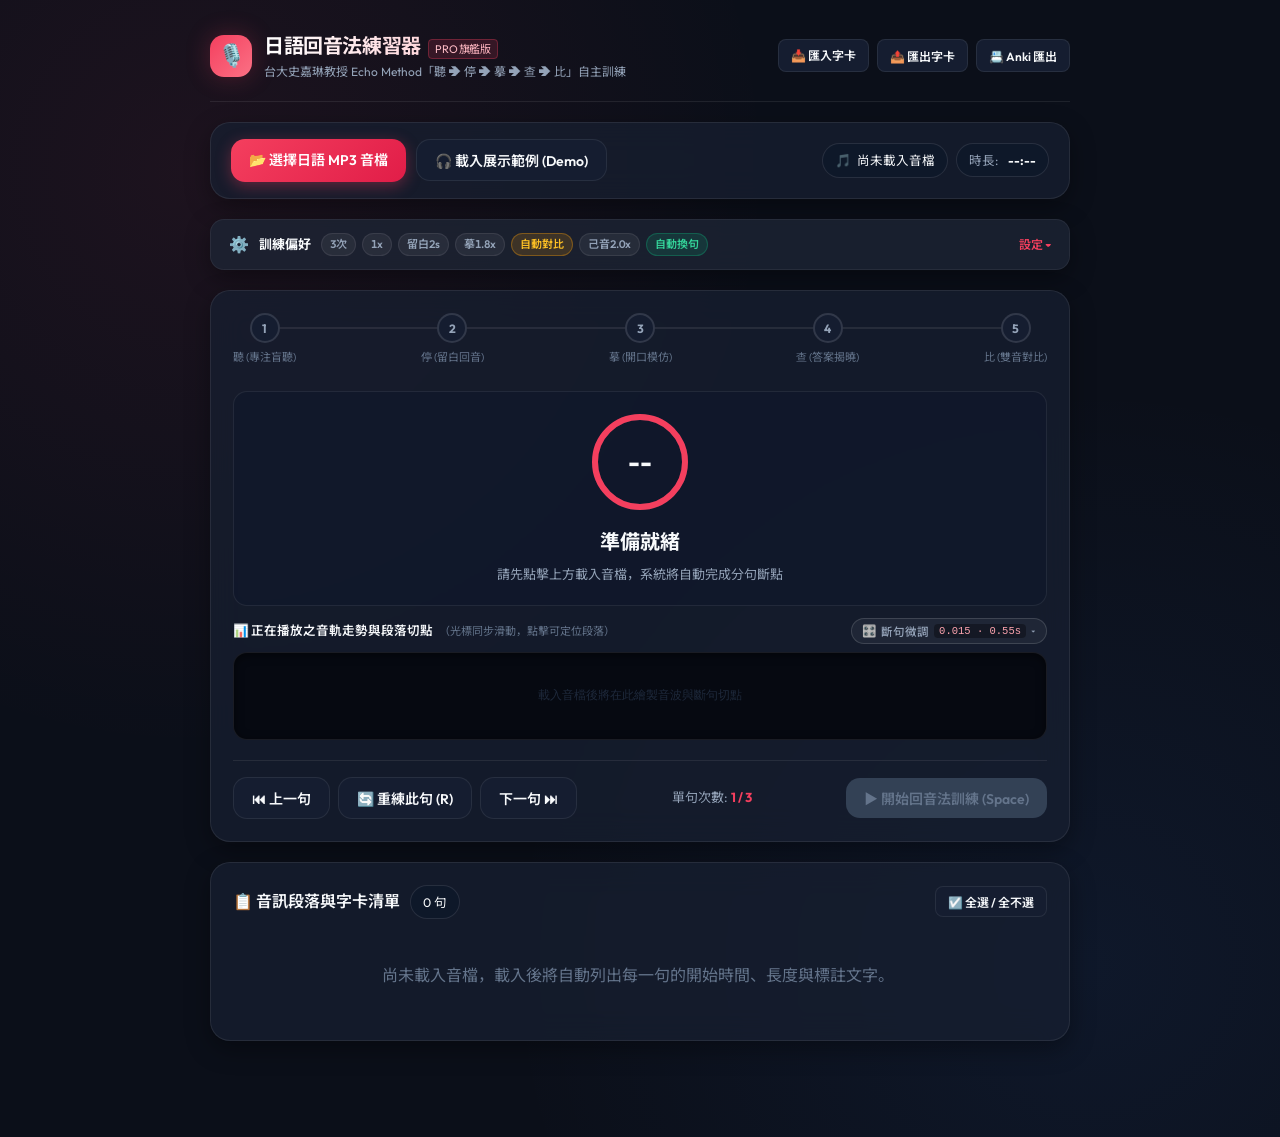
==== commit 742b106e: "Add files via upload" ====
--- a/index.html
+++ b/index.html
@@ -45,7 +45,7 @@
     <input type="file" id="audioFileInput" accept="audio/mpeg, audio/mp3, audio/wav, audio/x-wav, audio/mp4, audio/x-m4a, audio/aac, audio/x-aac, audio/ogg, audio/flac, .mp3, .wav, .m4a, .aac, .ogg, .flac, .mp4, .caf" style="display: none;">
     <input type="file" id="jsonFileInput" accept=".json, application/json, text/plain" style="display: none;">
 
-    <!-- Audio File Control Bar & Waveform Section (極簡流暢設計) -->
+    <!-- Audio File Control Bar (極簡音檔選取與資訊列) -->
     <section class="glass-card audio-control-card">
       <div class="file-bar">
         <div class="file-bar-btns">
@@ -64,46 +64,6 @@
           <span class="file-badge file-duration-badge" title="音檔長度">
             時長: <strong id="audioDuration" style="color: var(--text-primary); margin-left: 4px;">--:--</strong>
           </span>
-        </div>
-      </div>
-
-      <!-- Waveform Canvas Section -->
-      <div class="waveform-section">
-        <div class="waveform-header">
-          <div class="waveform-title-group">
-            <span class="waveform-main-title">📊 互動音波走勢與段落切點</span>
-            <span class="waveform-sub-hint">（點擊可定位段落）</span>
-          </div>
-          <!-- 斷句參數可折疊開關（微型膠囊） -->
-          <button id="btnToggleWaveformControls" class="btn-toggle-controls" type="button" title="點擊展開或收起斷句靈敏度滑桿">
-            <span class="toggle-icon">🎛️</span>
-            <span class="toggle-label">斷句微調</span>
-            <span id="waveformControlsSummary" class="toggle-summary">0.015 · 0.55s</span>
-            <span id="toggleControlsArrow" class="toggle-arrow">▾</span>
-          </button>
-        </div>
-
-        <div class="waveform-canvas-box">
-          <canvas id="waveformCanvas"></canvas>
-        </div>
-
-        <!-- Collapsible Waveform Controls (極簡預設收合) -->
-        <div id="waveformControls" class="waveform-controls collapsed">
-          <div class="waveform-controls-inner">
-            <div class="slider-group" title="靜音能量閾值：若背景噪音多可稍微調高">
-              <span class="slider-label">靜音閾值:</span>
-              <input type="range" id="thresholdSlider" min="0.005" max="0.045" step="0.005" value="0.015">
-              <span id="thresholdValue" class="slider-val">0.015</span>
-            </div>
-            <div class="slider-group" title="最小停頓秒數：換氣停頓大於此數即判定斷句">
-              <span class="slider-label">換氣長度:</span>
-              <input type="range" id="minSilenceSlider" min="0.3" max="1.2" step="0.05" value="0.55">
-              <span id="minSilenceValue" class="slider-val">0.55s</span>
-            </div>
-            <button id="btnRedetect" class="btn btn-secondary btn-sm btn-redetect" title="依照最新閾值與換氣長度重新偵測分段">
-              🔄 重新斷句
-            </button>
-          </div>
         </div>
       </div>
     </section>
@@ -122,6 +82,7 @@
             <span class="mini-pill" id="pillSummaryEcho">留白2.0s</span>
             <span class="mini-pill" id="pillSummaryMimic">摹1.8x</span>
             <span class="mini-pill pill-replay-on" id="pillSummaryReplay">自動對比</span>
+            <span class="mini-pill pill-mic-on" id="pillSummaryMic">己音2.0x</span>
             <span class="mini-pill pill-flow-on" id="pillSummaryFlow">自動換句</span>
           </div>
         </div>
@@ -208,7 +169,22 @@
             </div>
           </div>
 
-          <!-- 6. 自動播放下一句切換（告別偏位，標題與開關同一列，說明獨立置底） -->
+          <!-- 6. 錄音回放增益 (Mic Boost) -->
+          <div class="setting-drawer-tile">
+            <div class="tile-header">
+              <span class="tile-icon">🔊</span>
+              <span class="tile-title">錄音回放增益 (Mic Boost)</span>
+              <span class="tile-hint">放大己音錄音，消除「只有一半大聲」落差</span>
+            </div>
+            <div class="pill-group" data-pref="micGain">
+              <button type="button" class="pill-btn" data-val="1.0">1.0x (原始)</button>
+              <button type="button" class="pill-btn" data-val="1.5">1.5x (加強)</button>
+              <button type="button" class="pill-btn active" data-val="2.0">2.0x (推薦) ★</button>
+              <button type="button" class="pill-btn" data-val="auto">智慧平衡 ★</button>
+            </div>
+          </div>
+
+          <!-- 7. 自動播放下一句切換（告別偏位，標題與開關同一列，說明獨立置底） -->
           <div class="setting-drawer-tile setting-tile-toggle">
             <div class="tile-toggle-row">
               <div class="tile-title-group">
@@ -234,8 +210,8 @@
       </div>
     </section>
 
-    <!-- Echo Method 5-Step Hero Dashboard -->
-    <section class="glass-card training-dashboard">
+    <!-- Echo Method 5-Step Hero Dashboard (核心訓練主舞台) -->
+    <section id="trainingDashboardCard" class="glass-card training-dashboard">
       <!-- 5-Step Indicator -->
       <div class="steps-indicator">
         <div class="step-node" id="step1">
@@ -278,10 +254,15 @@
           <div id="micMeterBar" class="mic-meter-bar"></div>
         </div>
 
-        <!-- Early finish button during mimic -->
-        <button id="btnFinishMimicEarly" class="btn btn-secondary btn-sm" style="display: none; margin-top: 10px;" title="說完可立即按 Space 或點擊此按鈕進入答案揭曉">
-          ✓ 我說完了（按空白鍵 Space 或點此完成）
-        </button>
+        <!-- Mimic Action Controls (開口模仿動作群：說完揭曉 / 沒說好重錄) -->
+        <div id="mimicActionGroup" class="mimic-action-group" style="display: none;">
+          <button id="btnFinishMimicEarly" class="btn btn-mimic-finish" title="說完可立即按 Space 或點擊此按鈕進入答案揭曉">
+            ✓ 我說完了（按空白鍵 Space 揭曉）
+          </button>
+          <button id="btnRetryMimicEarly" class="btn btn-mimic-retry" title="吃螺絲或想重新模仿？點此或按 R 鍵立即重來！">
+            🔄 沒說好，重錄此句 (R)
+          </button>
+        </div>
 
         <!-- Revealed Text during Step 4 -->
         <div id="revealContainer" class="reveal-container">
@@ -303,14 +284,54 @@
         </div>
       </div>
 
-      <!-- Training Controls Toolbar -->
+      <!-- Waveform Canvas Section (置於步驟正下方，播放時音波與光標一目了然) -->
+      <div class="waveform-section">
+        <div class="waveform-header">
+          <div class="waveform-title-group">
+            <span class="waveform-main-title">📊 正在播放之音軌走勢與段落切點</span>
+            <span class="waveform-sub-hint">（光標同步滑動，點擊可定位段落）</span>
+          </div>
+          <!-- 斷句參數可折疊開關（微型膠囊） -->
+          <button id="btnToggleWaveformControls" class="btn-toggle-controls" type="button" title="點擊展開或收起斷句靈敏度滑桿">
+            <span class="toggle-icon">🎛️</span>
+            <span class="toggle-label">斷句微調</span>
+            <span id="waveformControlsSummary" class="toggle-summary">0.015 · 0.55s</span>
+            <span id="toggleControlsArrow" class="toggle-arrow">▾</span>
+          </button>
+        </div>
+
+        <div class="waveform-canvas-box">
+          <canvas id="waveformCanvas"></canvas>
+        </div>
+
+        <!-- Collapsible Waveform Controls (極簡預設收合) -->
+        <div id="waveformControls" class="waveform-controls collapsed">
+          <div class="waveform-controls-inner">
+            <div class="slider-group" title="靜音能量閾值：若背景噪音多可稍微調高">
+              <span class="slider-label">靜音閾值:</span>
+              <input type="range" id="thresholdSlider" min="0.005" max="0.045" step="0.005" value="0.015">
+              <span id="thresholdValue" class="slider-val">0.015</span>
+            </div>
+            <div class="slider-group" title="最小停頓秒數：換氣停頓大於此數即判定斷句">
+              <span class="slider-label">換氣長度:</span>
+              <input type="range" id="minSilenceSlider" min="0.3" max="1.2" step="0.05" value="0.55">
+              <span id="minSilenceValue" class="slider-val">0.55s</span>
+            </div>
+            <button id="btnRedetect" class="btn btn-secondary btn-sm btn-redetect" title="依照最新閾值與換氣長度重新偵測分段">
+              🔄 重新斷句
+            </button>
+          </div>
+        </div>
+      </div>
+
+      <!-- Training Controls Toolbar (底層控制列) -->
       <div class="training-toolbar">
         <div style="display: flex; gap: 8px;">
           <button id="btnPrevSeg" class="btn btn-secondary" title="上一句 (← 方向鍵左)">
             ⏮ 上一句
           </button>
-          <button id="btnRepeatSeg" class="btn btn-secondary" title="重練此句 (R鍵)">
-            🔁 重練此句
+          <button id="btnRepeatSeg" class="btn btn-secondary" title="重練此句 (R鍵或 Backspace)">
+            🔄 重練此句 (R)
           </button>
           <button id="btnNextSeg" class="btn btn-secondary" title="下一句 (→ 方向鍵右)">
             下一句 ⏭
@@ -321,12 +342,15 @@
           單句次數: <span id="loopDisplay" class="loop-badge">1 / 3</span>
         </div>
 
-        <div>
+        <div style="display: flex; gap: 8px;">
           <button id="btnStartTraining" class="btn btn-primary" disabled>
             ▶ 開始回音法訓練 (Space)
           </button>
-          <button id="btnPauseTraining" class="btn btn-secondary" style="display: none;">
-            ⏸ 暫停訓練 (Space)
+          <button id="btnPauseTraining" class="btn btn-secondary" style="display: none;" title="暫停當前訓練 (Space)">
+            ⏸ 暫停 (Space)
+          </button>
+          <button id="btnAbortTraining" class="btn btn-secondary btn-abort-training" style="display: none;" title="中止訓練並返回待命狀態 (Esc 鍵)">
+            ⏹ 結束訓練 (Esc)
           </button>
         </div>
       </div>
@@ -413,10 +437,11 @@
   <!-- Mobile Fixed Bottom Action Bar (手機單手大拇指操控列) -->
   <aside id="mobileBottomBar" class="mobile-bottom-bar">
     <button id="mobileBtnPrev" class="btn btn-secondary mobile-btn-icon" title="上一句">⏮</button>
-    <button id="mobileBtnRepeat" class="btn btn-secondary mobile-btn-icon" title="重練此句">🔁</button>
+    <button id="mobileBtnRepeat" class="btn btn-secondary mobile-btn-icon" title="重練此句 (R)">🔄</button>
     <button id="mobileMainActionBtn" class="btn btn-primary mobile-main-btn">
       ▶ 開始回音法訓練
     </button>
+    <button id="mobileBtnAbort" class="btn btn-secondary mobile-btn-icon" style="display: none;" title="結束訓練 (Esc)">⏹</button>
     <button id="mobileBtnNext" class="btn btn-secondary mobile-btn-icon" title="下一句">⏭</button>
   </aside>
 
